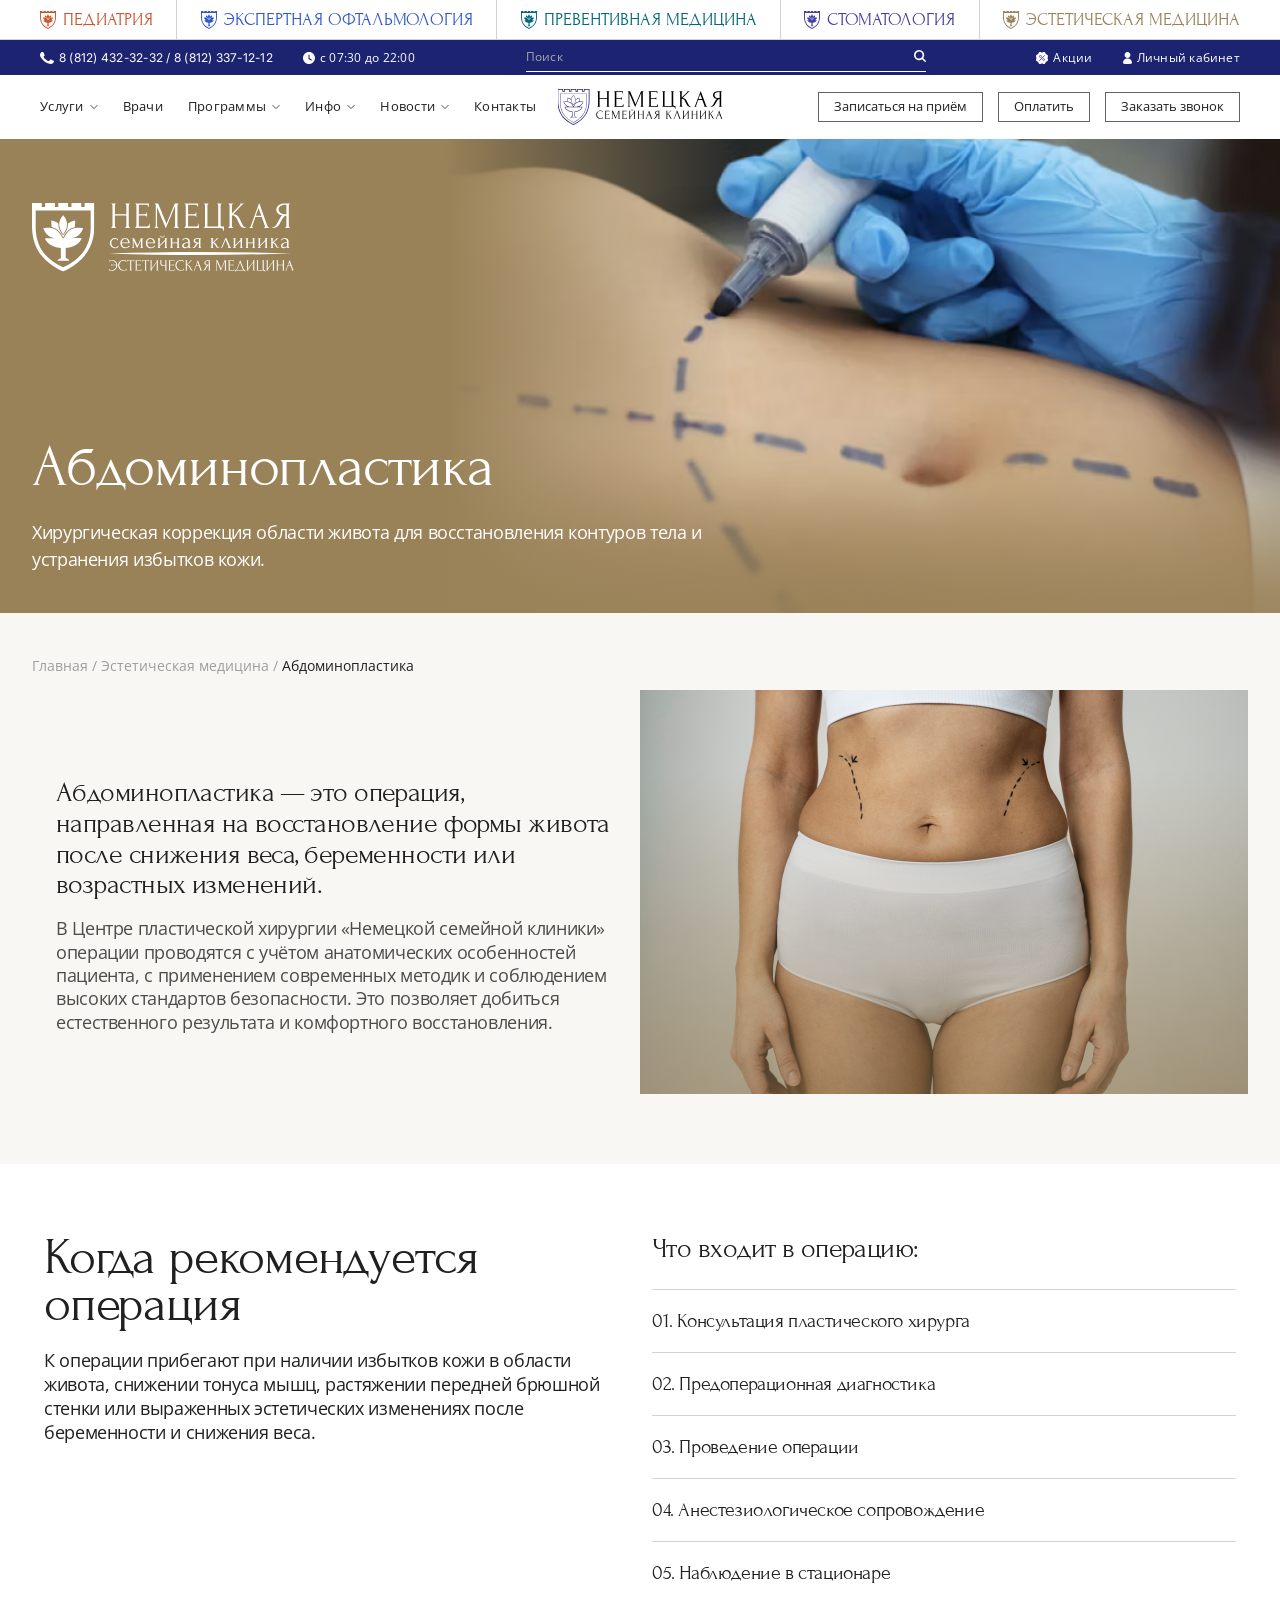
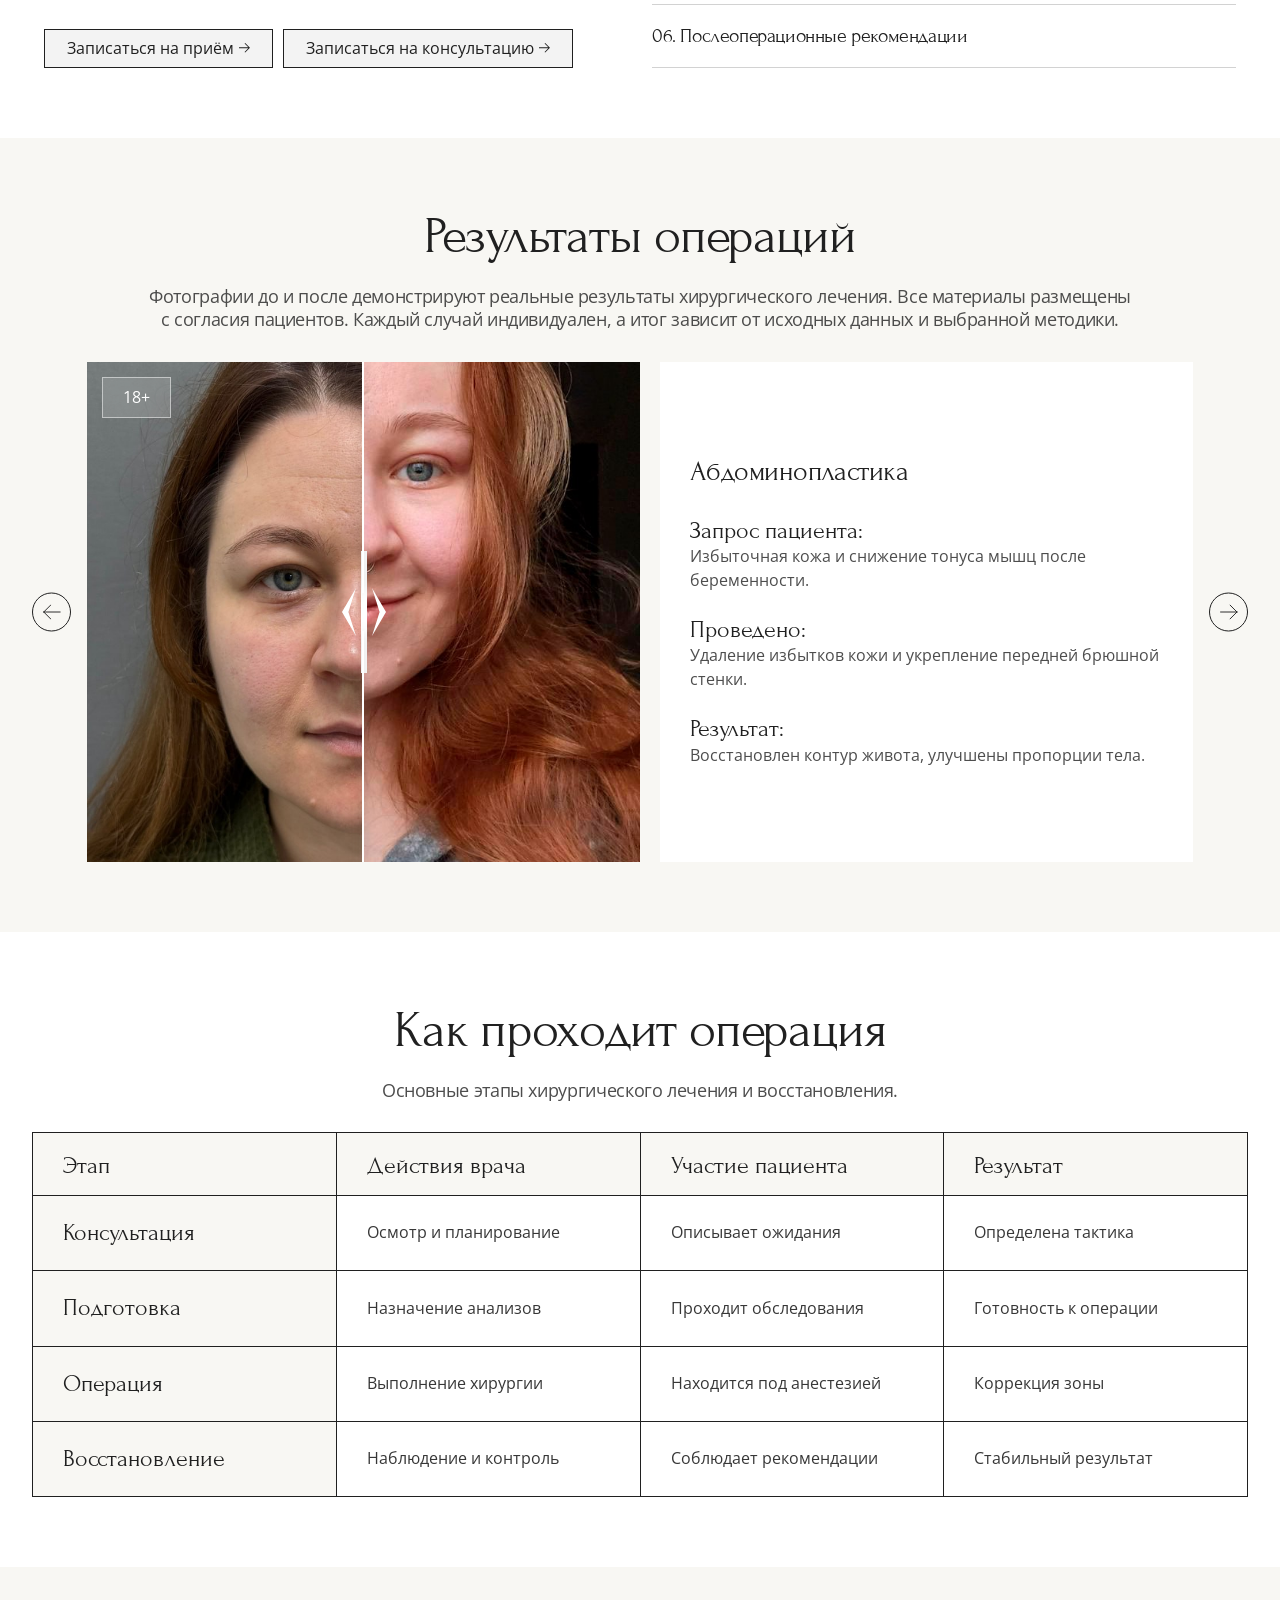
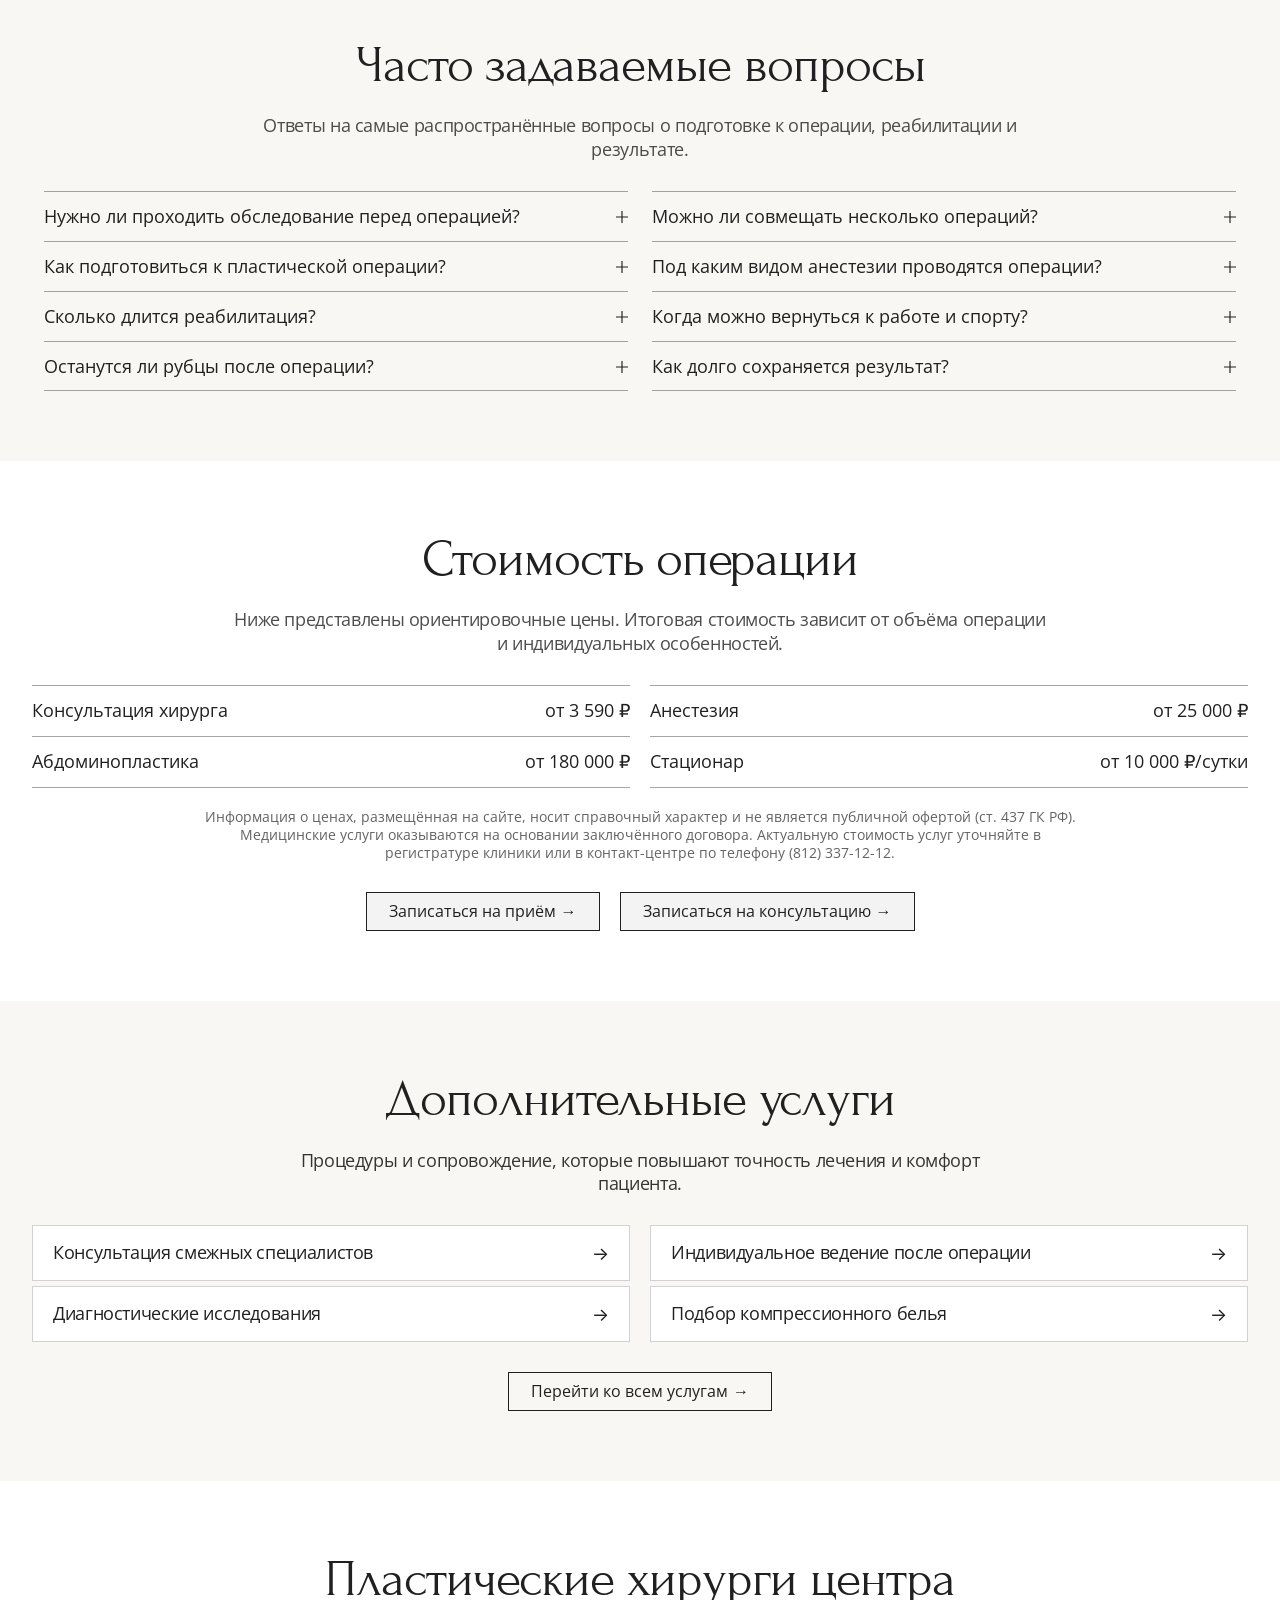
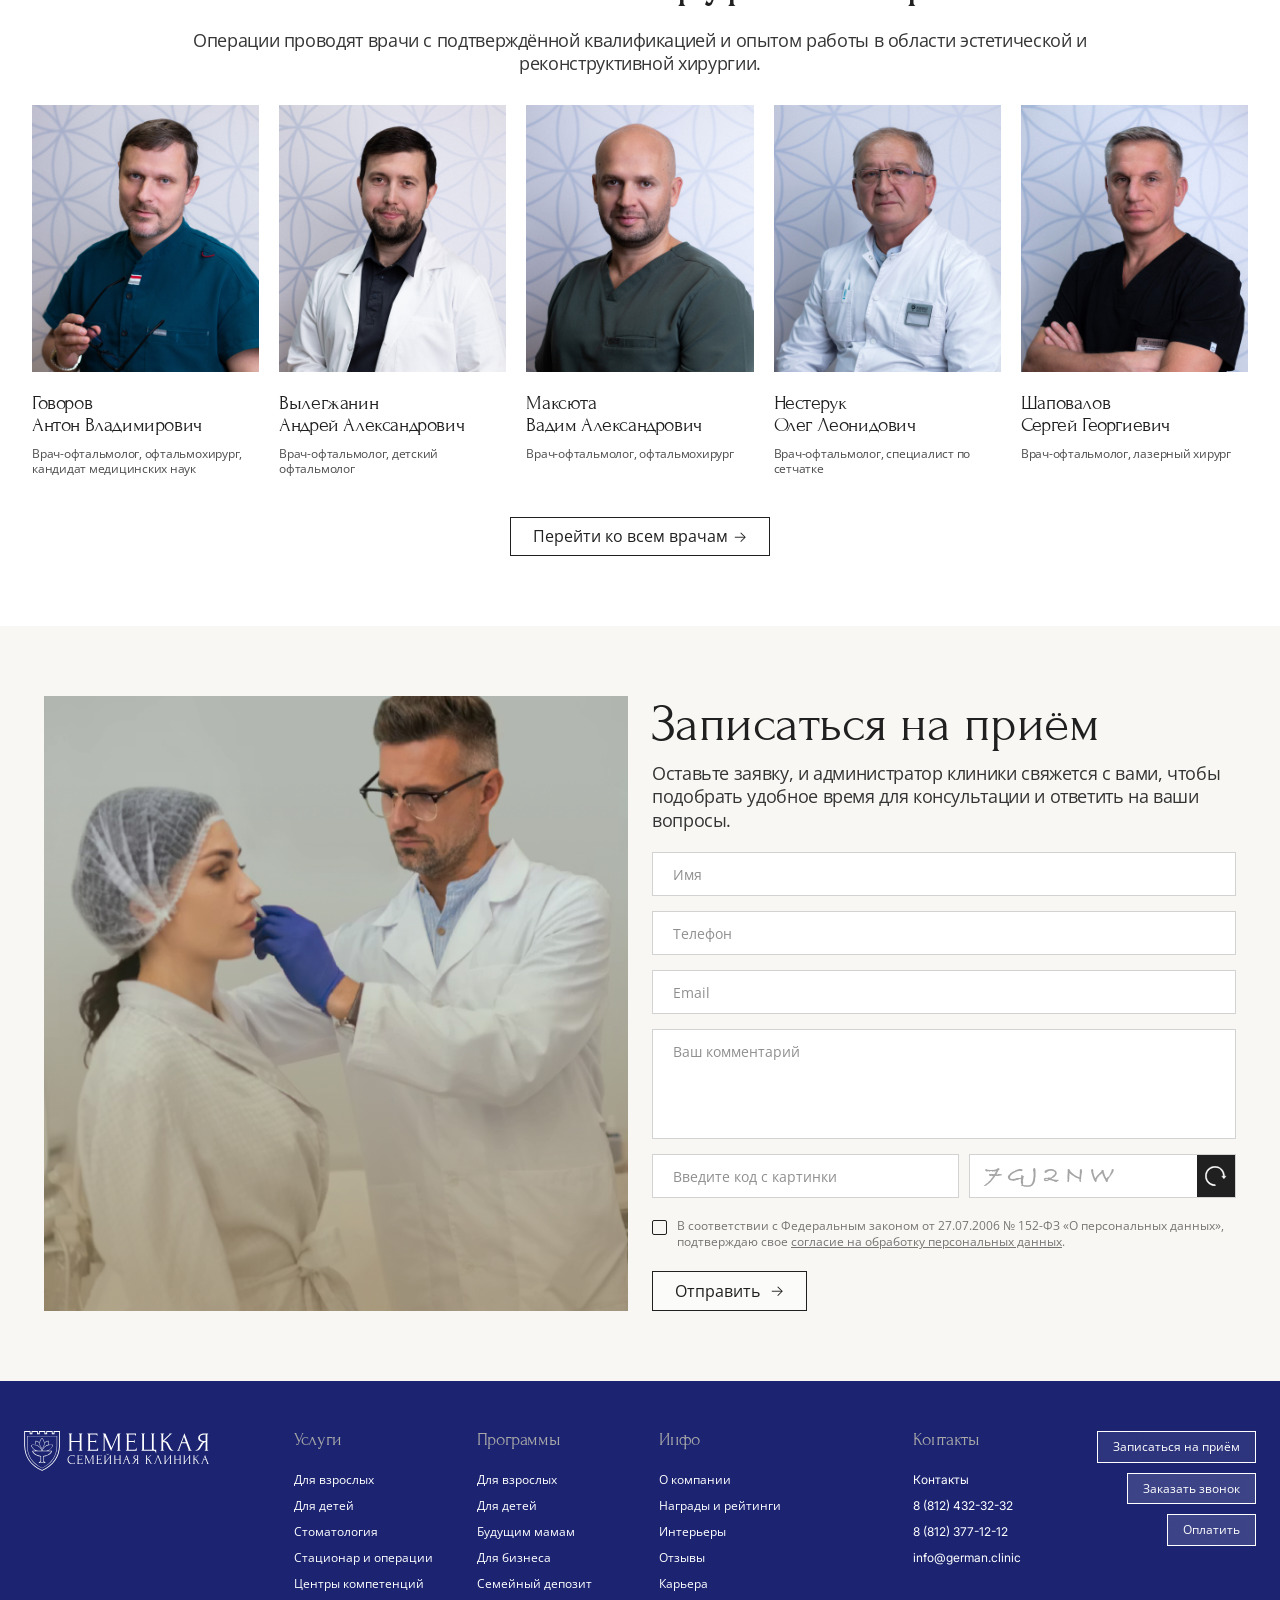
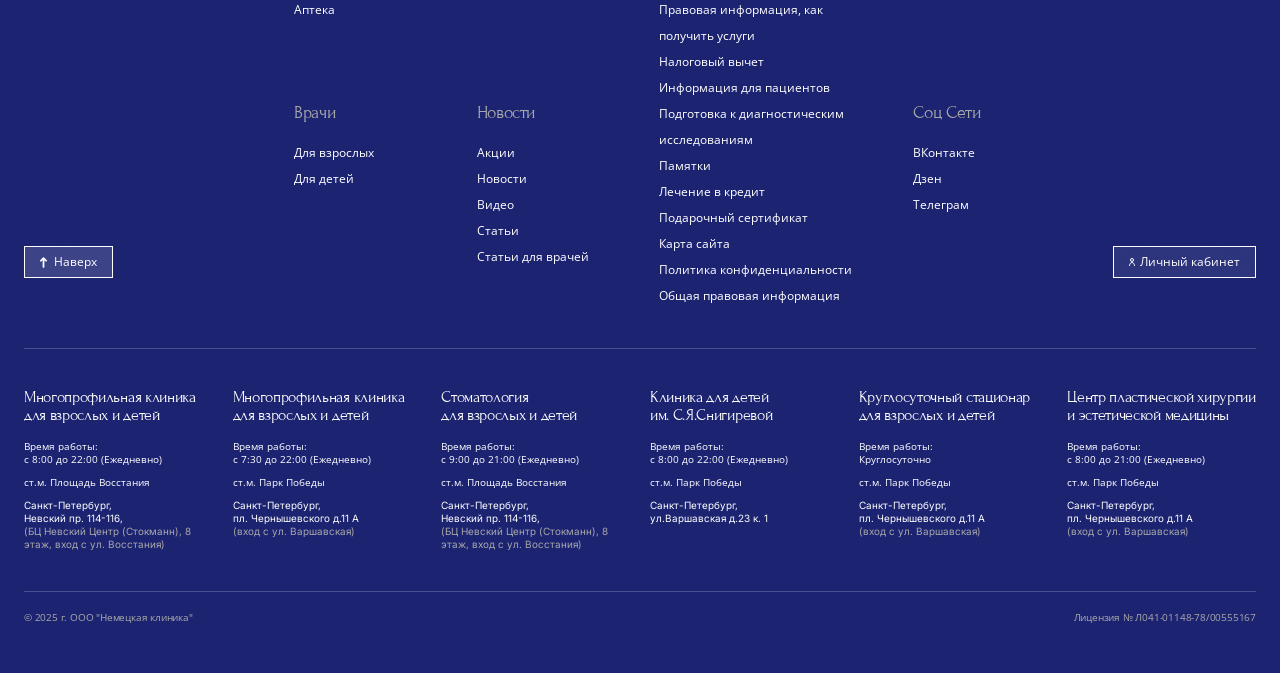
==== abdominoplasty.html @ 64a1cc17 "dep" ====
<!DOCTYPE html>
<html lang="ru">

<head>
    <meta charset="UTF-8">
    <meta name="viewport" content="width=device-width, initial-scale=1.0">
    <title>Программа «Здоровое сердце» — Немецкая семейная клиника</title>

    <!-- Local Fonts -->
    <link rel="stylesheet" href="css/fonts.css">

    <!-- Bootstrap 5 CSS -->
    <link href="https://cdn.jsdelivr.net/npm/bootstrap@5.3.2/dist/css/bootstrap.min.css" rel="stylesheet">

    <!-- Bootstrap Icons -->
    <link rel="stylesheet" href="https://cdn.jsdelivr.net/npm/bootstrap-icons@1.11.1/font/bootstrap-icons.css">

    <!-- Custom CSS -->
    <link rel="stylesheet" type="text/css" href="css_twenty/foundation.css">
    <link rel="stylesheet" type="text/css" href="css_twenty/twentytwenty.css">
    <link rel="stylesheet" href="css/abdominoplasty/style.css">
</head>

<body class="program-page">
    <!-- ============================================
         HEADER / MENU (3 уровня)
    ============================================= -->
    <header class="header" id="header">
        <!-- Mobile Header -->
        <div class="mobile-header">
            <a href="/" class="mobile-logo">
                <img src="assets/images/logo.svg" alt="Немецкая семейная клиника">
            </a>
            <div class="mobile-header-actions">
                <a href="tel:+78124323232" class="mobile-header-icon" aria-label="Позвонить">
                    <img src="assets/images/icons/icon-phone-mob.svg" alt="Телефон">
                </a>
                <a href="#" class="mobile-header-icon" aria-label="Поиск">
                    <img src="assets/images/icons/icon-search-mob.svg" alt="Поиск">
                </a>
                <a href="#" class="mobile-header-icon" aria-label="Личный кабинет">
                    <img src="assets/images/icons/icon-user-mob.svg" alt="Личный кабинет">
                </a>
                <a href="#" class="mobile-header-icon" aria-label="Настройки">
                    <img src="assets/images/icons/icon-star-mob.svg" alt="Настройки">

                </a>
                <button class="menu-toggle" type="button" aria-label="Открыть меню">
                    <span></span>
                    <span></span>
                    <span></span>
                </button>
            </div>
        </div>

        <!-- Mobile Menu -->
        <div class="mobile-menu" role="dialog" aria-modal="true" aria-label="Мобильное меню">
            <div class="mobile-menu-panel">
                <!-- Шапка меню -->
                <div class="mobile-menu-header">
                    <a href="/" class="mobile-menu-logo">
                        <img src="assets/images/logo.svg" alt="Немецкая семейная клиника">
                    </a>
                    <div class="mobile-menu-header-actions">
                        <a href="tel:+78124323232" class="mobile-menu-icon" aria-label="Позвонить">
                            <img src="assets/images/icons/icon-phone-mob.svg" alt="Телефон">
                        </a>
                        <a href="#" class="mobile-menu-icon" aria-label="Поиск">
                            <img src="assets/images/icons/icon-search-mob.svg" alt="Поиск">
                        </a>
                        <a href="#" class="mobile-menu-icon" aria-label="Личный кабинет">
                            <img src="assets/images/icons/icon-user-mob.svg" alt="Личный кабинет">
                        </a>
                        <a href="#" class="mobile-menu-icon" aria-label="Настройки">
                            <img src="assets/images/icons/icon-star-mob.svg" alt="Настройки">

                        </a>
                        <button class="mobile-menu-close" type="button" aria-label="Закрыть меню">
                            <svg width="20" height="20" viewBox="0 0 20 20" fill="none"
                                xmlns="http://www.w3.org/2000/svg">
                                <path d="M15 5L5 15M5 5L15 15" stroke="currentColor" stroke-width="1"
                                    stroke-linecap="round" />
                            </svg>
                        </button>
                    </div>
                </div>

                <!-- Навигация -->
                <nav class="mobile-menu-nav" role="navigation">
                    <!-- Услуги (аккордеон) -->
                    <div class="mobile-nav-item">
                        <button class="mobile-nav-toggle" type="button" aria-expanded="false">
                            <span>Услуги</span>
                            <svg class="mobile-nav-arrow" width="10" height="6" viewBox="0 0 10 6" fill="none"
                                xmlns="http://www.w3.org/2000/svg">
                                <path d="M1 1L5 5L9 1" stroke="currentColor" stroke-width="1.5" stroke-linecap="round"
                                    stroke-linejoin="round" />
                            </svg>
                        </button>
                        <div class="mobile-nav-submenu">
                            <a href="#">Для взрослых</a>
                            <a href="#">Для детей</a>
                            <a href="#">Стоматология</a>
                            <a href="#">Стационар и операции</a>
                            <a href="#">Центры компетенций</a>
                            <a href="#">Аптека</a>
                        </div>
                    </div>

                    <!-- Врачи (простая ссылка) -->
                    <a href="#" class="mobile-nav-link">Врачи</a>

                    <!-- Программы (аккордеон) -->
                    <div class="mobile-nav-item">
                        <button class="mobile-nav-toggle" type="button" aria-expanded="false">
                            <span>Программы</span>
                            <svg class="mobile-nav-arrow" width="10" height="6" viewBox="0 0 10 6" fill="none"
                                xmlns="http://www.w3.org/2000/svg">
                                <path d="M1 1L5 5L9 1" stroke="currentColor" stroke-width="1.5" stroke-linecap="round"
                                    stroke-linejoin="round" />
                            </svg>
                        </button>
                        <div class="mobile-nav-submenu">
                            <a href="#">Для взрослых</a>
                            <a href="#">Для детей</a>
                            <a href="#">Будущим мамам</a>
                            <a href="#">Для бизнеса</a>
                            <a href="#">Семейный депозит</a>
                        </div>
                    </div>

                    <!-- Инфо (аккордеон) -->
                    <div class="mobile-nav-item">
                        <button class="mobile-nav-toggle" type="button" aria-expanded="false">
                            <span>Инфо</span>
                            <svg class="mobile-nav-arrow" width="10" height="6" viewBox="0 0 10 6" fill="none"
                                xmlns="http://www.w3.org/2000/svg">
                                <path d="M1 1L5 5L9 1" stroke="currentColor" stroke-width="1.5" stroke-linecap="round"
                                    stroke-linejoin="round" />
                            </svg>
                        </button>
                        <div class="mobile-nav-submenu">
                            <a href="about.html">О компании</a>
                            <a href="#">Награды и рейтинги</a>
                            <a href="#">Интерьеры</a>
                            <a href="#">Отзывы</a>
                            <a href="#">Видео</a>
                            <a href="#">Карьера</a>
                            <a href="#">Правовая информация</a>
                            <a href="#">Налоговый вычет</a>
                            <a href="#">Информация для пациентов</a>
                            <a href="#">Подготовка к исследованиям</a>
                            <a href="#">Памятки</a>
                            <a href="#">Лечение в кредит</a>
                            <a href="#">Подарочный сертификат</a>
                        </div>
                    </div>

                    <!-- Новости (аккордеон) -->
                    <div class="mobile-nav-item">
                        <button class="mobile-nav-toggle" type="button" aria-expanded="false">
                            <span>Новости</span>
                            <svg class="mobile-nav-arrow" width="10" height="6" viewBox="0 0 10 6" fill="none"
                                xmlns="http://www.w3.org/2000/svg">
                                <path d="M1 1L5 5L9 1" stroke="currentColor" stroke-width="1.5" stroke-linecap="round"
                                    stroke-linejoin="round" />
                            </svg>
                        </button>
                        <div class="mobile-nav-submenu">
                            <a href="#">Новости</a>
                            <a href="#">Статьи</a>
                            <a href="#">Видео</a>
                            <a href="#">Для врачей</a>
                        </div>
                    </div>

                    <!-- Контакты (простая ссылка) -->
                    <a href="#" class="mobile-nav-link">Контакты</a>
                </nav>

                <!-- Направления -->
                <div class="mobile-menu-departments">
                    <a href="#" class="mobile-dept-link mobile-dept-pediatrics">
                        <img src="assets/images/icons/dept-pediatrics.svg" alt="" width="16" height="18">
                        <span>Педиатрия</span>
                    </a>
                    <a href="#" class="mobile-dept-link mobile-dept-ophthalmology">
                        <img src="assets/images/icons/dept-ophthalmology.svg" alt="" width="16" height="18">
                        <span>Экспертная офтальмология</span>
                    </a>
                    <a href="#" class="mobile-dept-link mobile-dept-preventive">
                        <img src="assets/images/icons/dept-preventive.svg" alt="" width="16" height="18">
                        <span>Превентивная медицина</span>
                    </a>
                    <a href="#" class="mobile-dept-link mobile-dept-dentistry">
                        <img src="assets/images/icons/dept-dentistry.svg" alt="" width="16" height="18">
                        <span>Стоматология</span>
                    </a>
                    <a href="#" class="mobile-dept-link mobile-dept-aesthetic">
                        <img src="assets/images/icons/dept-aesthetic.svg" alt="" width="16" height="18">
                        <span>Эстетическая медицина</span>
                    </a>
                </div>

                <!-- Кнопки действий -->
                <div class="mobile-menu-actions">
                    <a href="#" class="mobile-menu-btn">Записаться на приём</a>
                    <a href="#" class="mobile-menu-btn">Оплатить</a>
                    <a href="#" class="mobile-menu-btn">Заказать звонок</a>
                </div>

                <!-- Контактная информация -->
                <div class="mobile-menu-contacts">
                    <a href="tel:+78124323232" class="mobile-menu-phone">
                        <svg width="14" height="14" viewBox="0 0 14 14" fill="none" xmlns="http://www.w3.org/2000/svg">
                            <path
                                d="M12.8333 9.87V11.62C12.8339 11.7825 12.8007 11.9433 12.7357 12.0923C12.6707 12.2413 12.5751 12.3753 12.4553 12.4856C12.3355 12.596 12.1942 12.6802 12.0403 12.7326C11.8863 12.7851 11.7232 12.8045 11.5617 12.7894C9.76663 12.5939 8.04469 11.9783 6.52917 11.0015C5.11803 10.0996 3.92291 8.90449 3.02083 7.49335C2.04063 5.97092 1.42479 4.2404 1.23333 2.43835C1.21832 2.27733 1.23752 2.11484 1.28959 1.96136C1.34166 1.80789 1.42547 1.66693 1.53546 1.54728C1.64545 1.42763 1.77909 1.33201 1.92772 1.26661C2.07636 1.20122 2.2369 1.16743 2.39958 1.16765H4.14958C4.43063 1.16474 4.70299 1.26399 4.91538 1.44631C5.12776 1.62862 5.26558 1.88167 5.30333 2.16027C5.37417 2.71669 5.50802 3.26317 5.70222 3.78985C5.77972 3.99722 5.79461 4.22249 5.7451 4.43819C5.69559 4.65388 5.58366 4.85024 5.42316 5.0043L4.67444 5.75302C5.50342 7.20037 6.69963 8.39658 8.14698 9.22556L8.8957 8.47684C9.04976 8.31634 9.24612 8.20441 9.46181 8.1549C9.67751 8.10539 9.90278 8.12028 10.1101 8.19778C10.6368 8.39198 11.1833 8.52583 11.7397 8.59667C12.0222 8.63479 12.2784 8.77575 12.4611 8.99282C12.6439 9.20989 12.7405 9.48726 12.7333 9.77156L12.8333 9.87Z"
                                stroke="currentColor" stroke-width="1.2" stroke-linecap="round"
                                stroke-linejoin="round" />
                        </svg>
                        <span>8 (812) 432-32-32 / 8 (812) 337-12-12</span>
                    </a>
                    <div class="mobile-menu-time">
                        <svg width="14" height="14" viewBox="0 0 14 14" fill="none" xmlns="http://www.w3.org/2000/svg">
                            <circle cx="7" cy="7" r="6" stroke="currentColor" stroke-width="1.2" />
                            <path d="M7 3.5V7L9.5 9.5" stroke="currentColor" stroke-width="1.2"
                                stroke-linecap="round" />
                        </svg>
                        <span>с 07:30 до 22:00</span>
                    </div>
                </div>
            </div>
        </div>

        <!-- Menu Level 1 - Направления -->
        <div class="menu-level-1">
            <div class="menu-level-1-inner">
                <a href="#" class="department-link department-pediatrics">
                    <span class="dept-icon">
                        <img src="assets/images/icons/dept-pediatrics.svg" alt="" width="16" height="18">
                    </span>
                    Педиатрия
                </a>
                <div class="dept-divider"></div>
                <a href="#" class="department-link department-ophthalmology">
                    <span class="dept-icon">
                        <img src="assets/images/icons/dept-ophthalmology.svg" alt="" width="16" height="18">
                    </span>
                    Экспертная офтальмология
                </a>
                <div class="dept-divider"></div>
                <a href="#" class="department-link department-preventive">
                    <span class="dept-icon">
                        <img src="assets/images/icons/dept-preventive.svg" alt="" width="16" height="18">
                    </span>
                    Превентивная медицина
                </a>
                <div class="dept-divider"></div>
                <a href="#" class="department-link department-dentistry">
                    <span class="dept-icon">
                        <img src="assets/images/icons/dept-dentistry.svg" alt="" width="16" height="18">
                    </span>
                    Стоматология
                </a>
                <div class="dept-divider"></div>
                <a href="#" class="department-link department-aesthetic">
                    <span class="dept-icon">
                        <img src="assets/images/icons/dept-aesthetic.svg" alt="" width="16" height="18">
                    </span>
                    Эстетическая медицина
                </a>
            </div>
        </div>

        <!-- Menu Level 2 - Контакты и поиск -->
        <div class="menu-level-2">
            <div class="menu-level-2-inner">
                <div class="menu-level-2-left">
                    <a href="tel:+78124323232" class="contact-link">
                        <img src="assets/images/icons/icon-phone.svg" alt="" width="14" height="12">
                        <span>8 (812) 432-32-32 / <span>8 (812) 337-12-12</span></span>
                    </a>
                    <div class="time-info">
                        <img src="assets/images/icons/icon-clock.svg" alt="" width="12" height="12">
                        <span>c 07:30 до 22:00</span>
                    </div>
                </div>
                <div class="menu-search-box">
                    <input type="text" class="menu-search-input" placeholder="Поиск">
                    <img src="assets/images/icons/icon-search.svg" alt="" class="menu-search-icon" width="12"
                        height="12">
                </div>
                <div class="menu-level-2-right">
                    <a href="#" class="header-link">
                        <img src="assets/images/icons/icon-star.svg" alt="" width="12" height="12">
                        <span>Акции</span>
                    </a>
                    <a href="#" class="header-link">
                        <img src="assets/images/icons/icon-user.svg" alt="" width="9" height="12">
                        <span>Личный кабинет</span>
                    </a>
                </div>
            </div>
        </div>

        <!-- Menu Level 3 - Навигация -->
        <div class="menu-level-3">
            <div class="menu-level-3-inner">
                <nav class="main-nav">
                    <div class="nav-item-wrapper">
                        <a href="#" class="nav-link nav-dropdown" data-dropdown="services">
                            Услуги
                            <svg class="nav-arrow" width="8" height="4" viewBox="0 0 9 5" fill="none"
                                xmlns="http://www.w3.org/2000/svg">
                                <path d="M0.5 0.5L4.49936 4.5L8.49881 0.5" stroke="currentColor" stroke-linecap="round"
                                    stroke-linejoin="round" />
                            </svg>
                        </a>
                        <div class="nav-dropdown-menu" id="dropdown-services">
                            <a href="#">Для взрослых</a>
                            <a href="#">Для детей</a>
                            <a href="#">Стоматология</a>
                            <a href="#">Стационар и операции</a>
                        </div>
                    </div>
                    <div class="nav-item-wrapper">
                        <a href="#" class="nav-link">Врачи</a>
                    </div>
                    <div class="nav-item-wrapper">
                        <a href="#" class="nav-link nav-dropdown" data-dropdown="programs">
                            Программы
                            <svg class="nav-arrow" width="8" height="4" viewBox="0 0 9 5" fill="none"
                                xmlns="http://www.w3.org/2000/svg">
                                <path d="M0.5 0.5L4.49936 4.5L8.49881 0.5" stroke="currentColor" stroke-linecap="round"
                                    stroke-linejoin="round" />
                            </svg>
                        </a>
                        <div class="nav-dropdown-menu" id="dropdown-programs">
                            <a href="#">Для взрослых</a>
                            <a href="#">Для детей</a>
                            <a href="#">Будущим мамам</a>
                            <a href="#">Для бизнеса</a>
                            <a href="#">Семейный депозит</a>
                        </div>
                    </div>
                    <div class="nav-item-wrapper">
                        <a href="#" class="nav-link nav-dropdown" data-dropdown="info">
                            Инфо
                            <svg class="nav-arrow" width="8" height="4" viewBox="0 0 9 5" fill="none"
                                xmlns="http://www.w3.org/2000/svg">
                                <path d="M0.5 0.5L4.49936 4.5L8.49881 0.5" stroke="currentColor" stroke-linecap="round"
                                    stroke-linejoin="round" />
                            </svg>
                        </a>
                        <div class="nav-dropdown-menu nav-dropdown-menu-wide" id="dropdown-info">
                            <a href="about.html">О компании</a>
                            <a href="#">Награды и рейтинги</a>
                            <a href="#">Интерьеры</a>
                            <a href="#">Отзывы</a>
                            <a href="#">Видео</a>
                            <a href="#">Карьера</a>
                            <a href="#">Правовая информация, как получить услуги</a>
                            <a href="#">Налоговый вычет</a>
                            <a href="#">Информация для пациентов</a>
                            <a href="#">Подготовка к диагностическим исследованиям</a>
                            <a href="#">Памятки</a>
                            <a href="#">Лечение в кредит</a>
                            <a href="#">Подарочный сертификат</a>
                        </div>
                    </div>
                    <div class="nav-item-wrapper">
                        <a href="#" class="nav-link nav-dropdown" data-dropdown="news">
                            Новости
                            <svg class="nav-arrow" width="8" height="4" viewBox="0 0 9 5" fill="none"
                                xmlns="http://www.w3.org/2000/svg">
                                <path d="M0.5 0.5L4.49936 4.5L8.49881 0.5" stroke="currentColor" stroke-linecap="round"
                                    stroke-linejoin="round" />
                            </svg>
                        </a>
                        <div class="nav-dropdown-menu" id="dropdown-news">
                            <a href="#">Новости</a>
                            <a href="#">Статьи</a>
                            <a href="#">Статьи для врачей</a>
                        </div>
                    </div>
                    <div class="nav-item-wrapper">
                        <a href="#" class="nav-link">Контакты</a>
                    </div>
                </nav>

                <div class="logo">
                    <a href="/">
                        <img src="assets/images/icons/logo-header.svg" alt="Немецкая семейная клиника" class="logo-img">
                    </a>
                </div>

                <div class="header-actions">
                    <a href="#" class="btn-header d-none">Записаться на приём</a>
                    <a href="#" class="btn-header">Оплатить</a>
                    <a href="#" class="btn-header d-none">Заказать звонок</a>
                </div>
            </div>
        </div>
    </header>

    <!-- ============================================
         MAIN CONTENT
    ============================================= -->
    <main>
        <div class="mobile-breadcrumbs d-md-none">
            <div class="site-container">
                <p class="mobile-breadcrumbs__text"><span>Главная</span> / <span>Эстетическая медицина /</span>
                    <strong>Абдоминопластика</strong>
                </p>
            </div>
        </div>

        <!-- ============================================
             SECTION 1: HERO
        ============================================= -->
        <section class="program-hero position-relative overflow-hidden text-white py-0" id="hero">
            <nav class="program-breadcrumbs d-none d-md-block" aria-label="Хлебные крошки">
                <a href="/">Главная</a> / <a href>Эстетическая медицина</a> / <span
                    class="preventive-breadcrumbs__current">Абдоминопластика</span>
            </nav>
            <div class="program-hero__surface abdominoplasty-hero__surface position-absolute w-100 h-100">
                <img src="assets/images/abdominoplasty/abdominoplasty-hero.png" alt=""
                    class="program-hero__bg-img d-none d-md-block" loading="eager" decoding="async">
                <img src="assets/images/abdominoplasty/abdominoplasty-hero_mob.png" alt=""
                    class="program-hero__bg-img d-block d-md-none" loading="eager" decoding="async">
            </div>
            <div class="program-hero__body d-flex flex-column container-fluid px-4 position-relative">
                <div class="program-hero__logo">
                    <img src="assets/images/aesthetic/hero-logo-white.svg"
                        alt="Немецкая семейная клиника — Превентивная медицина" loading="eager">
                </div>
                <div class="program-hero__content mt-md-auto">
                    <h1 class="program-hero__title">Абдоминопластика</h1>
                    <p class="program-hero__subtitle">Хирургическая коррекция области живота для восстановления контуров
                        тела и устранения избытков кожи.</p>
                </div>
            </div>
        </section>

        <!-- ============================================
             SECTION 3: ABOUT - MISSION
        ============================================= -->
        <section class="about-mission py-6-custom">
            <div class="container-fluid px-4">
                <nav class="aesthetic-breadcrumbs ophthalmology-breadcrumbs d-none d-md-block"
                    aria-label="Хлебные крошки">
                    <a href="/">Главная /</a>
                    <a href="/">Эстетическая медицина /</a>
                    <span class="ophthalmology-breadcrumbs__current">Абдоминопластика</span>
                </nav>
                <div class="row align-items-center g-4 g-lg-5">
                    <div class="col-12 col-lg-6">
                        <h3>Абдоминопластика — это операция, направленная на восстановление формы живота после снижения
                            веса, беременности или возрастных изменений.</h3>
                        <div class="about-mission__text">
                            <p>В Центре пластической хирургии «Немецкой семейной клиники» операции проводятся с учётом
                                анатомических особенностей пациента, с применением современных методик и соблюдением
                                высоких стандартов безопасности. Это позволяет добиться естественного результата
                                и комфортного восстановления.</p>
                        </div>
                    </div>
                    <div class="col-12 col-lg-6 about-mission__image_p">
                        <div class="about-mission__image text-lg-end">
                            <img src="assets/images/abdominoplasty/mission-doctors.png"
                                alt="Врачи Немецкой семейной клиники" class="img-fluid">
                        </div>
                    </div>
                </div>
            </div>
        </section>

        <!-- ============================================
             SECTION 3: Когда рекомендуется операция
        ============================================= -->
        <section class="abdominoplasty-includes program-includes section-white" id="includes">
            <div class="container-fluid px-4">
                <div class="row">
                    <div class="col-lg-6 d-flex flex-column">
                        <h2 class="program-includes__title">Когда рекомендуется <br> операция</h2>
                        <p class="program-includes__description">К операции прибегают при наличии избытков кожи
                            в области живота, снижении тонуса мышц, растяжении передней брюшной стенки или выраженных
                            эстетических изменениях после беременности и снижения веса.</p>
                        <div class="row abd-feature-left_bottom">
                            <a href="#" class="abd-feature__btn">
                                <span>Записаться на приём</span>
                                <svg width="11" height="10" viewBox="0 0 11 10" fill="none"
                                    xmlns="http://www.w3.org/2000/svg">
                                    <path
                                        d="M6.18963 9.54541L5.56108 8.92218L9.26847 5.22013H-1.11759e-07V4.32524H9.26847L5.56108 0.623179L6.18963 -4.44326e-05L10.9624 4.77268L6.18963 9.54541Z"
                                        fill="#202020" />
                                </svg>
                            </a>
                            <a href="#" class="abd-feature__btn">
                                <span>Записаться на консультацию</span>
                                <svg width="11" height="10" viewBox="0 0 11 10" fill="none"
                                    xmlns="http://www.w3.org/2000/svg">
                                    <path
                                        d="M6.18963 9.54541L5.56108 8.92218L9.26847 5.22013H-1.11759e-07V4.32524H9.26847L5.56108 0.623179L6.18963 -4.44326e-05L10.9624 4.77268L6.18963 9.54541Z"
                                        fill="#202020" />
                                </svg>
                            </a>
                        </div>
                    </div>
                    <div class="col-lg-6">
                        <h3>Что входит в операцию:</h3>
                        <ol class="program-includes__list mt-0 mt-md-4">
                            <li class="program-includes__item">01. Консультация пластического хирурга</li>
                            <li class="program-includes__item">02. Предоперационная диагностика</li>
                            <li class="program-includes__item">03. Проведение операции</li>
                            <li class="program-includes__item">04. Анестезиологическое сопровождение</li>
                            <li class="program-includes__item">05. Наблюдение в стационаре</li>
                            <li class="program-includes__item">06. Послеоперационные рекомендации</li>
                        </ol>
                    </div>
                </div>
            </div>
        </section>

        <!-- ============================================
             SECTION 12: Клинические результаты
        ============================================= -->
        <section class="section-light" id="results">
            <div class="container-fluid px-4">
                <div class="section-header text-center">
                    <h2 class="section-title">Результаты операций</h2>
                    <p class="section-subtitle result-subtitle">Фотографии до и после демонстрируют реальные результаты
                        хирургического лечения. Все материалы размещены с согласия пациентов. Каждый случай
                        индивидуален, а итог зависит от исходных данных и выбранной методики.</p>
                </div>

                <div class="aesthetic-results__slider">
                    <div>
                        <div class="aesthetic-results__slide">
                            <div class="aesthetic-results_left">
                                <span class="offer-badge">18+</span>
                                <div id="comparison1" class="comparison">
                                    <img src="assets/images/aesthetic/result-before.jpg">
                                    <img src="assets/images/aesthetic/result-after.jpg">
                                </div>
                            </div>

                            <div class="aesthetic-results_right">
                                <h3>Абдоминопластика</h3>
                                <div>
                                    <p>Запрос пациента:</p>
                                    <span>Избыточная кожа и снижение тонуса мышц после беременности.</span>
                                </div>
                                <div>
                                    <p>Проведено:</p>
                                    <span>Удаление избытков кожи и укрепление передней брюшной стенки.</span>
                                </div>
                                <div>
                                    <p>Результат:</p>
                                    <span>Восстановлен контур живота, улучшены пропорции тела.</span>
                                </div>
                            </div>
                        </div>
                        <div class="aesthetic-results__slide">
                            <div class="aesthetic-results_left">
                                <span class="offer-badge">18+</span>
                                <div id="comparison1" class="comparison">
                                    <img src="assets/images/aesthetic/result-before.jpg">
                                    <img src="assets/images/aesthetic/result-after.jpg">
                                </div>
                            </div>

                            <div class="aesthetic-results_right">
                                <h3>Блефаропластика верхних век</h3>
                                <div>
                                    <p>Запрос пациента:</p>
                                    <span>Выраженные нависшие веки, ощущение тяжести взгляда.</span>
                                </div>
                                <div>
                                    <p>Проведено: </p>
                                    <span>Верхняя блефаропластика.</span>
                                </div>
                                <div>
                                    <p>Результат: </p>
                                    <span>Устранено нависание кожи, взгляд стал более открытым и естественным.</span>
                                </div>
                            </div>
                        </div>
                        <div class="aesthetic-results__slide">
                            <div class="aesthetic-results_left">
                                <span class="offer-badge">18+</span>
                                <div id="comparison1" class="comparison">
                                    <img src="assets/images/aesthetic/result-before.jpg">
                                    <img src="assets/images/aesthetic/result-after.jpg">
                                </div>
                            </div>

                            <div class="aesthetic-results_right">
                                <h3>Блефаропластика верхних век</h3>
                                <div>
                                    <p>Запрос пациента:</p>
                                    <span>Выраженные нависшие веки, ощущение тяжести взгляда.</span>
                                </div>
                                <div>
                                    <p>Проведено: </p>
                                    <span>Верхняя блефаропластика.</span>
                                </div>
                                <div>
                                    <p>Результат: </p>
                                    <span>Устранено нависание кожи, взгляд стал более открытым и естественным.</span>
                                </div>
                            </div>
                        </div>
                    </div>
                    <div class="results-arow">
                        <button class="ophthalmology-technologies__arrow aesthetic-results__arrow--left" type="button"
                            aria-label="Предыдущий слайд">
                            <svg width="19" height="16" viewBox="0 0 19 16" fill="none"
                                xmlns="http://www.w3.org/2000/svg">
                                <path d="M18.2072 8L0.707154 8M0.707154 8L8.20715 15.5M0.707154 8L8.20715 0.499999"
                                    stroke="#202020" stroke-linecap="round" />
                            </svg>
                        </button>
                        <button class="ophthalmology-technologies__arrow aesthetic-results__arrow--right" type="button"
                            aria-label="Следующий слайд">
                            <svg width="19" height="16" viewBox="0 0 19 16" fill="none"
                                xmlns="http://www.w3.org/2000/svg">
                                <path d="M0.5 8H18M18 8L10.5 0.5M18 8L10.5 15.5" stroke="#202020"
                                    stroke-linecap="round" />
                            </svg>
                        </button>
                    </div>
                </div>
            </div>
        </section>
        <!-- ============================================
             SECTION: Как проходит операция
        ============================================= -->
        <section class="process abd-process" id="process">
            <div class="container-fluid px-4">
                <h2 class="section-title">Как проходит операция</h2>
                <p class="section-subtitle">Основные этапы хирургического лечения и восстановления.</p>
                <div class="process_table-box">
                    <div class="process_table">
                        <div class="process_table-tr">
                            <p class="process_table-str">Этап</p>
                            <p class="process_table-str">Действия врача</p>
                            <p class="process_table-str">Участие пациента</p>
                            <p class="process_table-str">Результат</p>
                        </div>
                        <div class="process_table-td">
                            <p class="process_table-str">Консультация</p>
                            <p>Осмотр и планирование</p>
                            <p>Описывает ожидания</p>
                            <p>Определена тактика</p>
                        </div>
                        <div class="process_table-td">
                            <p class="process_table-str">Подготовка</p>
                            <p>Назначение анализов</p>
                            <p>Проходит обследования</p>
                            <p>Готовность к операции</p>
                        </div>
                        <div class="process_table-td">
                            <p class="process_table-str">Операция</p>
                            <p>Выполнение хирургии</p>
                            <p>Находится под анестезией</p>
                            <p>Коррекция зоны</p>
                        </div>
                        <div class="process_table-td">
                            <p class="process_table-str">Восстановление</p>
                            <p>Наблюдение и контроль</p>
                            <p>Соблюдает рекомендации</p>
                            <p>Стабильный результат</p>
                        </div>
                    </div>
                </div>
            </div>
        </section>

        <!-- ============================================
            SECTION: Часто задаваемые вопросы
        ============================================= -->
        <section class="questions section-light abd-questions" id="question">
            <div class="container-fluid px-4">
                <h2 class="section-title">Часто задаваемые вопросы</h2>
                <p class="section-subtitle">Ответы на самые распространённые вопросы о подготовке к операции,
                    реабилитации и результате.</p>
                <div class="row">
                    <div class="col-lg-6">
                        <div class="plus-type bigln">
                            <div class="plus-type_top">
                                <p>Нужно ли проходить обследование <br> перед операцией?</p>
                                <svg width="12" height="12" viewBox="0 0 12 12" fill="none"
                                    xmlns="http://www.w3.org/2000/svg">
                                    <path d="M5.42127 12V0H6.57873V12H5.42127ZM0 6.5832V5.4168H12V6.5832H0Z"
                                        fill="#202020" />
                                </svg>
                            </div>
                            <div class="plus-type_main">
                                Lorem ipsum dolor, sit amet consectetur adipisicing elit. Commodi repellendus omnis
                                praesentium ipsa aperiam repellat in debitis, corporis consequatur perspiciatis expedita
                                nesciunt labore nam sequi, enim explicabo alias vitae id.
                            </div>
                        </div>
                        <div class="plus-type bigln">
                            <div class="plus-type_top">
                                <p>Как подготовиться <br> к пластической операции?</p>
                                <svg width="12" height="12" viewBox="0 0 12 12" fill="none"
                                    xmlns="http://www.w3.org/2000/svg">
                                    <path d="M5.42127 12V0H6.57873V12H5.42127ZM0 6.5832V5.4168H12V6.5832H0Z"
                                        fill="#202020" />
                                </svg>
                            </div>
                            <div class="plus-type_main">
                                Lorem ipsum dolor, sit amet consectetur adipisicing elit. Commodi repellendus omnis
                                praesentium ipsa aperiam repellat in debitis, corporis consequatur perspiciatis expedita
                                nesciunt labore nam sequi, enim explicabo alias vitae id.
                            </div>
                        </div>
                        <div class="plus-type">
                            <div class="plus-type_top">
                                <p>Сколько длится реабилитация?</p>
                                <svg width="12" height="12" viewBox="0 0 12 12" fill="none"
                                    xmlns="http://www.w3.org/2000/svg">
                                    <path d="M5.42127 12V0H6.57873V12H5.42127ZM0 6.5832V5.4168H12V6.5832H0Z"
                                        fill="#202020" />
                                </svg>
                            </div>
                            <div class="plus-type_main">
                                Lorem ipsum dolor, sit amet consectetur adipisicing elit. Commodi repellendus omnis
                                praesentium ipsa aperiam repellat in debitis, corporis consequatur perspiciatis expedita
                                nesciunt labore nam sequi, enim explicabo alias vitae id.
                            </div>
                        </div>
                        <div class="plus-type">
                            <div class="plus-type_top">
                                <p>Останутся ли рубцы после операции?</p>
                                <svg width="12" height="12" viewBox="0 0 12 12" fill="none"
                                    xmlns="http://www.w3.org/2000/svg">
                                    <path d="M5.42127 12V0H6.57873V12H5.42127ZM0 6.5832V5.4168H12V6.5832H0Z"
                                        fill="#202020" />
                                </svg>
                            </div>
                            <div class="plus-type_main">
                                Lorem ipsum dolor, sit amet consectetur adipisicing elit. Commodi repellendus omnis
                                praesentium ipsa aperiam repellat in debitis, corporis consequatur perspiciatis expedita
                                nesciunt labore nam sequi, enim explicabo alias vitae id.
                            </div>
                        </div>
                    </div>
                    <div class="col-lg-6">
                        <div class="plus-type bigln">
                            <div class="plus-type_top">
                                <p>Можно ли совмещать несколько <br> операций?</p>
                                <svg width="12" height="12" viewBox="0 0 12 12" fill="none"
                                    xmlns="http://www.w3.org/2000/svg">
                                    <path d="M5.42127 12V0H6.57873V12H5.42127ZM0 6.5832V5.4168H12V6.5832H0Z"
                                        fill="#202020" />
                                </svg>
                            </div>
                            <div class="plus-type_main">
                                Lorem ipsum dolor, sit amet consectetur adipisicing elit. Commodi repellendus omnis
                                praesentium ipsa aperiam repellat in debitis, corporis consequatur perspiciatis expedita
                                nesciunt labore nam sequi, enim explicabo alias vitae id.
                            </div>
                        </div>
                        <div class="plus-type bigln">
                            <div class="plus-type_top">
                                <p>Под каким видом анестезии <br> проводятся операции?</p>
                                <svg width="12" height="12" viewBox="0 0 12 12" fill="none"
                                    xmlns="http://www.w3.org/2000/svg">
                                    <path d="M5.42127 12V0H6.57873V12H5.42127ZM0 6.5832V5.4168H12V6.5832H0Z"
                                        fill="#202020" />
                                </svg>
                            </div>
                            <div class="plus-type_main">
                                Lorem ipsum dolor, sit amet consectetur adipisicing elit. Commodi repellendus omnis
                                praesentium ipsa aperiam repellat in debitis, corporis consequatur perspiciatis expedita
                                nesciunt labore nam sequi, enim explicabo alias vitae id.
                            </div>
                        </div>
                        <div class="plus-type bigln">
                            <div class="plus-type_top">
                                <p>Когда можно вернуться <br> к работе и спорту?</p>
                                <svg width="12" height="12" viewBox="0 0 12 12" fill="none"
                                    xmlns="http://www.w3.org/2000/svg">
                                    <path d="M5.42127 12V0H6.57873V12H5.42127ZM0 6.5832V5.4168H12V6.5832H0Z"
                                        fill="#202020" />
                                </svg>
                            </div>
                            <div class="plus-type_main">
                                Lorem ipsum dolor, sit amet consectetur adipisicing elit. Commodi repellendus omnis
                                praesentium ipsa aperiam repellat in debitis, corporis consequatur perspiciatis expedita
                                nesciunt labore nam sequi, enim explicabo alias vitae id.
                            </div>
                        </div>
                        <div class="plus-type">
                            <div class="plus-type_top">
                                <p>Как долго сохраняется результат?</p>
                                <svg width="12" height="12" viewBox="0 0 12 12" fill="none"
                                    xmlns="http://www.w3.org/2000/svg">
                                    <path d="M5.42127 12V0H6.57873V12H5.42127ZM0 6.5832V5.4168H12V6.5832H0Z"
                                        fill="#202020" />
                                </svg>
                            </div>
                            <div class="plus-type_main">
                                Lorem ipsum dolor, sit amet consectetur adipisicing elit. Commodi repellendus omnis
                                praesentium ipsa aperiam repellat in debitis, corporis consequatur perspiciatis expedita
                                nesciunt labore nam sequi, enim explicabo alias vitae id.
                            </div>
                        </div>
                    </div>
                </div>
            </div>
        </section>

        <!-- ============================================
            SECTION: Стоимость операции
        ============================================= -->

        <section class="cost" id="cost">
            <div class="container-fluid px-4">
                <h2 class="section-title">Стоимость операции</h2>
                <p class="section-subtitle">Ниже представлены ориентировочные цены. Итоговая стоимость зависит от объёма
                    операции и индивидуальных особенностей.</p>
                <div class="cost_box">
                    <div class="cost_item">
                        <p>Консультация хирурга</p>
                        <p>от 3 590 ₽</p>
                    </div>
                    <div class="cost_item">
                        <p>Анестезия</p>
                        <p>от 25 000 ₽</p>
                    </div>
                    <div class="cost_item">
                        <p>Абдоминопластика</p>
                        <p>от 180 000 ₽</p>
                    </div>
                    <div class="cost_item">
                        <p>Стационар</p>
                        <p>от 10 000 ₽/сутки</p>
                    </div>
                </div>
                <span>Информация о ценах, размещённая на сайте, носит справочный характер и не является публичной
                    офертой (ст. 437 ГК РФ). Медицинские услуги оказываются на основании заключённого договора.
                    Актуальную стоимость услуг уточняйте в регистратуре клиники или в контакт-центре по телефону (812)
                    337-12-12.</span>
                <div class="cost-bottom">
                    <a href="#" class="abd-feature__btn">
                        <span>Записаться на приём</span>
                        <span class="ophthalmology-feature__btn-arrow">→</span>
                    </a>
                    <a href="#" class="abd-feature__btn">
                        <span>Записаться на консультацию</span>
                        <span class="ophthalmology-feature__btn-arrow">→</span>
                    </a>
                </div>
            </div>
        </section>


        <!-- ============================================
             SECTION 4b: Дополнительные услуги
        ============================================= -->
        <section class="ophthalmology-directions abd-directions section-light" id="directions">
            <div class="container-fluid px-4">
                <div class="ophthalmology-directions__header">
                    <h2 class="ophthalmology-directions__title">Дополнительные услуги</h2>
                    <p class="ophthalmology-directions__subtitle">Процедуры и сопровождение, которые повышают точность
                        лечения и комфорт пациента.</p>
                </div>
                <div class="ophthalmology-directions__grid">
                    <a href="#" class="ophthalmology-directions__item">
                        <span class="ophthalmology-directions__item-text">Консультация смежных специалистов</span>
                        <span class="ophthalmology-directions__item-arrow">→</span>
                    </a>
                    <a href="#" class="ophthalmology-directions__item">
                        <span class="ophthalmology-directions__item-text">Индивидуальное ведение после операции</span>
                        <span class="ophthalmology-directions__item-arrow">→</span>
                    </a>
                    <a href="#" class="ophthalmology-directions__item">
                        <span class="ophthalmology-directions__item-text">Диагностические исследования</span>
                        <span class="ophthalmology-directions__item-arrow">→</span>
                    </a>
                    <a href="#" class="ophthalmology-directions__item">
                        <span class="ophthalmology-directions__item-text">Подбор компрессионного белья</span>
                        <span class="ophthalmology-directions__item-arrow">→</span>
                    </a>
                </div>
                <div class="abd-dir_bottom">
                    <a href="#" class="abd-feature__btn">
                        <span>Перейти ко всем услугам</span>
                        <span class="ophthalmology-feature__btn-arrow">→</span>
                    </a>
                </div>
            </div>
        </section>
        <!-- ============================================
             SECTION: ВРАЧИ 
        ============================================= -->
        <section class="ophthalmology-doctors" id="doctors" aria-labelledby="ophthalmology-doctors-title">
            <div class="container-fluid px-4">
                <div class="ophthalmology-doctors__header">
                    <h2 class="ophthalmology-doctors__title" id="ophthalmology-doctors-title">Пластические хирурги
                        центра</h2>
                    <p class="ophthalmology-doctors__subtitle">Операции проводят врачи с подтверждённой квалификацией и
                        опытом работы в области эстетической и реконструктивной хирургии.</p>
                </div>

                <div class="ophthalmology-doctors__grid" role="list">
                    <a href="doctor.html" class="ophthalmology-doctors__card" role="listitem">
                        <div class="ophthalmology-doctors__photo">
                            <img src="assets/images/aesthetic/aesthetic_doctor-1.png"
                                alt="Фамилия Имя Отчество — врач-офтальмолог, офтальмохирург" loading="lazy"
                                decoding="async" width="256" height="300">
                        </div>
                        <h3 class="ophthalmology-doctors__name">Говоров<br>
                            Антон Владимирович</h3>
                        <p class="ophthalmology-doctors__specialty">Врач-офтальмолог, офтальмохирург, кандидат
                            медицинских наук</p>
                    </a>
                    <a href="doctor.html" class="ophthalmology-doctors__card" role="listitem">
                        <div class="ophthalmology-doctors__photo">
                            <img src="assets/images/aesthetic/aesthetic_doctor-2.png"
                                alt="Фамилия Имя Отчество — врач-офтальмолог, детский офтальмолог" loading="lazy"
                                decoding="async" width="256" height="300">
                        </div>
                        <h3 class="ophthalmology-doctors__name">Вылегжанин<br>
                            Андрей Александрович </h3>
                        <p class="ophthalmology-doctors__specialty">Врач-офтальмолог, детский офтальмолог</p>
                    </a>
                    <a href="doctor.html" class="ophthalmology-doctors__card" role="listitem">
                        <div class="ophthalmology-doctors__photo">
                            <img src="assets/images/aesthetic/aesthetic_doctor-3.png"
                                alt="Фамилия Имя Отчество — врач-офтальмолог, офтальмохирург" loading="lazy"
                                decoding="async" width="256" height="300">
                        </div>
                        <h3 class="ophthalmology-doctors__name">Максюта<br>
                            Вадим Александрович</h3>
                        <p class="ophthalmology-doctors__specialty">Врач-офтальмолог, офтальмохирург</p>
                    </a>
                    <a href="doctor.html" class="ophthalmology-doctors__card" role="listitem">
                        <div class="ophthalmology-doctors__photo">
                            <img src="assets/images/aesthetic/aesthetic_doctor-4.png"
                                alt="Фамилия Имя Отчество — врач-офтальмолог, специалист по сетчатке" loading="lazy"
                                decoding="async" width="256" height="300">
                        </div>
                        <h3 class="ophthalmology-doctors__name">Нестерук<br>Олег Леонидович </h3>
                        <p class="ophthalmology-doctors__specialty">Врач-офтальмолог, специалист по сетчатке</p>
                    </a>
                    <a href="doctor.html" class="ophthalmology-doctors__card" role="listitem">
                        <div class="ophthalmology-doctors__photo">
                            <img src="assets/images/aesthetic/aesthetic_doctor-5.png"
                                alt="Фамилия Имя Отчество — врач-офтальмолог, лазерный хирург" loading="lazy"
                                decoding="async" width="256" height="300">
                        </div>
                        <h3 class="ophthalmology-doctors__name">Шаповалов<br>Сергей Георгиевич </h3>
                        <p class="ophthalmology-doctors__specialty">Врач-офтальмолог, лазерный хирург</p>
                    </a>
                </div>

                <div class="ophthalmology-doctors__action">
                    <a href="#" class="ophthalmology-doctors__btn">
                        <span>Перейти ко всем врачам</span>
                        <span class="ophthalmology-doctors__btn-arrow" aria-hidden="true">→</span>
                    </a>
                </div>
            </div>
        </section>

        <!-- ============================================
             SECTION 6: Записаться на приём (ФОРМА)
        ============================================= -->
        <section class="bg-silver program-form section-light" id="form">
            <div class="container-fluid px-4">
                <div class="row form-row_abd">
                    <div class="col-lg-6">
                        <div class="program-form__visual">
                            <img src="assets/images/abdominoplasty/form-visual.png" alt="Консультация врача"
                                loading="lazy" decoding="async">
                            <div class="program-form__visual-overlay"></div>
                        </div>
                    </div>
                    <div class="col-lg-6">
                        <h2 class="program-form__title">Записаться на приём</h2>
                        <p class="program-form__subtitle">Оставьте заявку, и администратор клиники свяжется с вами,
                            чтобы подобрать удобное время для консультации и ответить на ваши вопросы.</p>
                        <form class="program-form__fields" action="#" method="post">
                            <input type="text" class="program-form__input" name="name" placeholder="Имя" required>
                            <input type="tel" class="program-form__input" name="phone" placeholder="Телефон" required>
                            <input type="email" class="program-form__input" name="email" placeholder="Email">
                            <textarea class="program-form__input program-form__input--textarea" name="comment"
                                placeholder="Ваш комментарий" rows="4"></textarea>
                            <div class="program-form__captcha-row">
                                <input type="text" class="program-form__input program-form__input--captcha"
                                    name="captcha" placeholder="Введите код с картинки">
                                <div class="program-form__captcha-display">
                                    <span class="program-form__captcha-code">7 G J 2 N W</span>
                                    <button type="button" class="program-form__captcha-refresh"
                                        aria-label="Обновить код"></button>
                                </div>
                            </div>
                            <label class="program-form__privacy">
                                <input type="checkbox" class="program-form__checkbox" required>
                                <span class="program-form__privacy-text">В соответствии с Федеральным законом от
                                    27.07.2006 № 152-ФЗ «О персональных данных», подтверждаю свое <a href="#">согласие
                                        на обработку персональных данных</a>.</span>
                            </label>
                            <div class="program-form__submit">
                                <button type="submit" class="program-form__btn">
                                    Отправить
                                    <span class="btn-arrow">→</span>
                                </button>
                            </div>
                        </form>
                    </div>
                </div>
            </div>
        </section>

    </main>

    <!-- ============================================
         FOOTER
    ============================================= -->
    <footer class="footer" id="footer">
        <div class="container-fluid px-4">
            <!-- Footer top: Logo left, Buttons right -->
            <div class="footer-top">
                <div class="footer-top-left">
                    <div class="footer-logo">
                        <img src="assets/images/logo-white.svg" alt="Немецкая семейная клиника">
                    </div>
                    <a href="#header" class="btn btn-footer-outline btn-back-to-top btn-back-to-top-desktop">
                        <svg width="4" height="7" viewBox="0 0 4 7" fill="none" xmlns="http://www.w3.org/2000/svg">
                            <path d="M2 1L2 6M2 1L0.5 2.5M2 1L3.5 2.5" stroke="currentColor" stroke-linecap="round"
                                stroke-linejoin="round" />
                        </svg>
                        Наверх
                    </a>
                </div>
                <div class="footer-buttons-right">
                    <a href="#" class="btn btn-footer-glass btn-appointment">Записаться на приём</a>
                    <a href="#" class="btn btn-footer-outline btn-callback">Заказать звонок</a>
                    <a href="#" class="btn btn-footer-outline btn-pay">Оплатить</a>
                    <a href="#" class="btn btn-footer-glass btn-personal-cabinet btn-personal-cabinet-desktop">
                        <svg width="6" height="8" viewBox="0 0 6 8" fill="none" xmlns="http://www.w3.org/2000/svg">
                            <circle cx="3" cy="2" r="1.5" stroke="currentColor" />
                            <path d="M0.5 7.5C0.5 5.84 1.84 4.5 3 4.5C4.16 4.5 5.5 5.84 5.5 7.5" stroke="currentColor"
                                stroke-linecap="round" />
                        </svg>
                        Личный кабинет
                    </a>
                </div>
                <div class="footer-buttons-bottom">
                    <a href="#header" class="btn btn-footer-outline btn-back-to-top-mobile">
                        <svg width="4" height="7" viewBox="0 0 4 7" fill="none" xmlns="http://www.w3.org/2000/svg">
                            <path d="M2 1L2 6M2 1L0.5 2.5M2 1L3.5 2.5" stroke="currentColor" stroke-linecap="round"
                                stroke-linejoin="round" />
                        </svg>
                        Наверх
                    </a>
                    <a href="#" class="btn btn-footer-glass btn-personal-cabinet">
                        <svg width="6" height="8" viewBox="0 0 6 8" fill="none" xmlns="http://www.w3.org/2000/svg">
                            <circle cx="3" cy="2" r="1.5" stroke="currentColor" />
                            <path d="M0.5 7.5C0.5 5.84 1.84 4.5 3 4.5C4.16 4.5 5.5 5.84 5.5 7.5" stroke="currentColor"
                                stroke-linecap="round" />
                        </svg>
                        Личный кабинет
                    </a>
                </div>
            </div>

            <!-- Footer navigation -->
            <div class="footer-nav">
                <div class="footer-nav-grid">
                    <div class="footer-nav-block footer-nav-uslugi">
                        <h6 class="footer-nav-title">Услуги</h6>
                        <ul class="footer-nav-list">
                            <li><a href="#">Для взрослых</a></li>
                            <li><a href="#">Для детей</a></li>
                            <li><a href="#">Стоматология</a></li>
                            <li><a href="#">Стационар и операции</a></li>
                            <li><a href="#">Центры компетенций</a></li>
                            <li><a href="#">Аптека</a></li>
                        </ul>
                    </div>
                    <div class="footer-nav-block footer-nav-programmy">
                        <h6 class="footer-nav-title">Программы</h6>
                        <ul class="footer-nav-list">
                            <li><a href="#">Для взрослых</a></li>
                            <li><a href="#">Для детей</a></li>
                            <li><a href="#">Будущим мамам</a></li>
                            <li><a href="#">Для бизнеса</a></li>
                            <li><a href="#">Семейный депозит</a></li>
                        </ul>
                    </div>
                    <div class="footer-nav-block footer-nav-vrachi">
                        <h6 class="footer-nav-title">Врачи</h6>
                        <ul class="footer-nav-list">
                            <li><a href="#">Для взрослых</a></li>
                            <li><a href="#">Для детей</a></li>
                        </ul>
                    </div>
                    <div class="footer-nav-block footer-nav-info">
                        <h6 class="footer-nav-title">Инфо</h6>
                        <ul class="footer-nav-list">
                            <li><a href="about.html">О компании</a></li>
                            <li><a href="#">Награды и рейтинги</a></li>
                            <li><a href="#">Интерьеры</a></li>
                            <li><a href="#">Отзывы</a></li>
                            <li><a href="#">Карьера</a></li>
                            <li><a href="#">Правовая информация, как получить услуги</a></li>
                            <li><a href="#">Налоговый вычет</a></li>
                            <li><a href="#">Информация для пациентов</a></li>
                            <li><a href="#">Подготовка к диагностическим исследованиям</a></li>
                            <li><a href="#">Памятки</a></li>
                            <li><a href="#">Лечение в кредит</a></li>
                            <li><a href="#">Подарочный сертификат</a></li>
                            <li><a href="#">Карта сайта</a></li>
                            <li><a href="#">Политика конфиденциальности</a></li>
                            <li><a href="#">Общая правовая информация</a></li>
                        </ul>
                    </div>
                    <div class="footer-nav-block footer-nav-novosti">
                        <h6 class="footer-nav-title">Новости</h6>
                        <ul class="footer-nav-list">
                            <li><a href="#">Акции</a></li>
                            <li><a href="#">Новости</a></li>
                            <li><a href="#">Видео</a></li>
                            <li><a href="#">Статьи</a></li>
                            <li><a href="#">Статьи для врачей</a></li>
                        </ul>
                    </div>
                    <div class="footer-nav-block footer-nav-kontakty">
                        <h6 class="footer-nav-title">Контакты</h6>
                        <ul class="footer-nav-list footer-contacts">
                            <li><a href="#">Контакты</a></li>
                            <li><a href="tel:+78124323232">8 (812) 432-32-32</a></li>
                            <li><a href="tel:+78123771212">8 (812) 377-12-12</a></li>
                            <li><a href="mailto:info@german.clinic">info@german.clinic</a></li>
                        </ul>
                    </div>
                    <div class="footer-nav-block footer-nav-social">
                        <h6 class="footer-nav-title">Соц сети</h6>
                        <ul class="footer-nav-list">
                            <li><a href="#">ВКонтакте</a></li>
                            <li><a href="#">Дзен</a></li>
                            <li><a href="#">Телеграм</a></li>
                        </ul>
                    </div>
                </div>
            </div>

            <div class="footer-divider"></div>

            <!-- Footer locations -->
            <div class="footer-locations">
                <div class="footer-locations-grid">
                    <div class="footer-location">
                        <h6 class="location-title">Многопрофильная клиника <br class="d-block d-sm-none">для взрослых и
                            детей</h6>
                        <span class="location-hours">Время работы:<br>с 8:00 до 22:00 (Ежедневно)</span>
                        <span class="location-metro metro-red">ст.м. Площадь Восстания</span>
                        <p class="location-address">Санкт-Петербург,<br>Невский пр. 114-116,<br><span
                                class="text-muted-footer">(БЦ Невский Центр (Стокманн), 8 этаж, вход с ул.
                                Восстания)</span></p>
                    </div>
                    <div class="footer-location">
                        <h6 class="location-title">Многопрофильная клиника <br class="d-block d-sm-none">для взрослых и
                            детей</h6>
                        <span class="location-hours">Время работы:<br>с 7:30 до 22:00 (Ежедневно)</span>
                        <span class="location-metro metro-blue">ст.м. Парк Победы</span>
                        <p class="location-address">Санкт-Петербург,<br>пл. Чернышевского д.11 А<br><span
                                class="text-muted-footer">(вход с ул. Варшавская)</span></p>
                    </div>
                    <div class="footer-location">
                        <h6 class="location-title">Стоматология<br>для взрослых и детей</h6>
                        <span class="location-hours">Время работы:<br>с 9:00 до 21:00 (Ежедневно)</span>
                        <span class="location-metro metro-red">ст.м. Площадь Восстания</span>
                        <p class="location-address">Санкт-Петербург,<br>Невский пр. 114-116,<br><span
                                class="text-muted-footer">(БЦ Невский Центр (Стокманн), 8 этаж, вход с ул.
                                Восстания)</span></p>
                    </div>
                    <div class="footer-location">
                        <h6 class="location-title">Клиника для детей<br>им. С.Я.Снигиревой</h6>
                        <span class="location-hours">Время работы:<br>с 8:00 до 22:00 (Ежедневно)</span>
                        <span class="location-metro metro-blue">ст.м. Парк Победы</span>
                        <p class="location-address">Санкт-Петербург,<br>ул.Варшавская д.23 к. 1</p>
                    </div>
                    <div class="footer-location">
                        <h6 class="location-title">Круглосуточный <br class="d-block d-sm-none"> стационар для взрослых
                            <br class="d-block d-sm-none">и детей
                        </h6>
                        <span class="location-hours">Время работы:<br>Круглосуточно</span>
                        <span class="location-metro metro-blue">ст.м. Парк Победы</span>
                        <p class="location-address">Санкт-Петербург,<br>пл. Чернышевского д.11 А<br><span
                                class="text-muted-footer">(вход с ул. Варшавская)</span></p>
                    </div>
                    <div class="footer-location">
                        <h6 class="location-title">Центр пластической <br class="d-block d-sm-none">хирургии и
                            эстетической <br class="d-block d-sm-none">медицины</h6>
                        <span class="location-hours">Время работы:<br>с 8:00 до 21:00 (Ежедневно)</span>
                        <span class="location-metro metro-blue">ст.м. Парк Победы</span>
                        <p class="location-address">Санкт-Петербург,<br>пл. Чернышевского д.11 А<br><span
                                class="text-muted-footer">(вход с ул. Варшавская)</span></p>
                    </div>
                </div>
            </div>

            <!-- Footer bottom -->
            <div class="footer-bottom">
                <div class="footer-divider"></div>
                <div class="d-flex justify-content-between align-items-center">
                    <span class="footer-copyright">© 2025 г. ООО "Немецкая клиника"</span>
                    <span class="footer-license">Лицензия № Л041-01148-78/00555167</span>
                </div>
            </div>
        </div>
    </footer>

    <!-- Bootstrap 5 JS -->
    <script src="https://cdn.jsdelivr.net/npm/bootstrap@5.3.2/dist/js/bootstrap.bundle.min.js"></script>
    <script src="https://ajax.googleapis.com/ajax/libs/jquery/2.2.4/jquery.min.js"></script>
    <script src="js_twenty/jquery.event.move.js"></script>
    <script src="js_twenty/jquery.twentytwenty.js"></script>
    <!-- Custom JS -->
    <script src="js/main.js"></script>
    <script src="js/aesthetic.js"></script>
</body>

</html>
---- css/fonts.css ----
/* ============================================
   LOCAL FONTS — Forum, Open Sans, Inter, Bradley Hand
   ============================================ */

/* --- Forum --- */
@font-face {
    font-family: 'Forum';
    src: url('../assets/fonts/Forum-Regular.ttf') format('truetype');
    font-weight: 400;
    font-style: normal;
    font-display: swap;
}

/* --- Open Sans --- */
@font-face {
    font-family: 'Open Sans';
    src: url('../assets/fonts/OpenSans-Light.ttf') format('truetype');
    font-weight: 300;
    font-style: normal;
    font-display: swap;
}

@font-face {
    font-family: 'Open Sans';
    src: url('../assets/fonts/OpenSans-Regular.ttf') format('truetype');
    font-weight: 400;
    font-style: normal;
    font-display: swap;
}

@font-face {
    font-family: 'Open Sans';
    src: url('../assets/fonts/OpenSans-Medium.ttf') format('truetype');
    font-weight: 500;
    font-style: normal;
    font-display: swap;
}

@font-face {
    font-family: 'Open Sans';
    src: url('../assets/fonts/OpenSans-SemiBold.ttf') format('truetype');
    font-weight: 600;
    font-style: normal;
    font-display: swap;
}

/* --- Inter --- */
@font-face {
    font-family: 'Inter';
    src: url('../assets/fonts/Inter_18pt-Light.ttf') format('truetype');
    font-weight: 300;
    font-style: normal;
    font-display: swap;
}

@font-face {
    font-family: 'Inter';
    src: url('../assets/fonts/Inter_18pt-Regular.ttf') format('truetype');
    font-weight: 400;
    font-style: normal;
    font-display: swap;
}

@font-face {
    font-family: 'Inter';
    src: url('../assets/fonts/Inter_18pt-Medium.ttf') format('truetype');
    font-weight: 500;
    font-style: normal;
    font-display: swap;
}

/* --- Bradley Hand --- */
@font-face {
    font-family: 'Bradley Hand';
    src: url('../assets/fonts/BradleyHandITCTT-Bold.ttf') format('truetype');
    font-weight: 700;
    font-style: normal;
    font-display: swap;
}

@font-face {
    font-family: 'Bradleys Pen';
    src: url('../assets/fonts/Bradleys Pen.ttf') format('truetype');
    font-weight: 400;
    font-style: normal;
    font-display: swap;
}
---- css_twenty/twentytwenty.css ----
.twentytwenty-horizontal .twentytwenty-handle:before, .twentytwenty-horizontal .twentytwenty-handle:after, .twentytwenty-vertical .twentytwenty-handle:before, .twentytwenty-vertical .twentytwenty-handle:after {
  content: " ";
  display: block;
  background: white;
  position: absolute;
  z-index: 30;
  -webkit-box-shadow: 0px 0px 12px rgba(51, 51, 51, 0.5);
  -moz-box-shadow: 0px 0px 12px rgba(51, 51, 51, 0.5);
  box-shadow: 0px 0px 12px rgba(51, 51, 51, 0.5); }

.twentytwenty-horizontal .twentytwenty-handle:before, .twentytwenty-horizontal .twentytwenty-handle:after {
  width: 3px;
  height: 9999px;
  left: 50%;
  margin-left: -1.5px; }

.twentytwenty-vertical .twentytwenty-handle:before, .twentytwenty-vertical .twentytwenty-handle:after {
  width: 9999px;
  height: 3px;
  top: 50%;
  margin-top: -1.5px; }

.twentytwenty-before-label, .twentytwenty-after-label, .twentytwenty-overlay {
  position: absolute;
  top: 0;
  width: 100%;
  height: 100%; }

.twentytwenty-before-label, .twentytwenty-after-label, .twentytwenty-overlay {
  -webkit-transition-duration: 0.5s;
  -moz-transition-duration: 0.5s;
  transition-duration: 0.5s; }

.twentytwenty-before-label, .twentytwenty-after-label {
  -webkit-transition-property: opacity;
  -moz-transition-property: opacity;
  transition-property: opacity; }

.twentytwenty-before-label:before, .twentytwenty-after-label:before {
  color: white;
  font-size: 13px;
  letter-spacing: 0.1em; }

.twentytwenty-before-label:before, .twentytwenty-after-label:before {
  position: absolute;
  background: rgba(255, 255, 255, 0.2);
  line-height: 38px;
  padding: 0 20px;
  -webkit-border-radius: 2px;
  -moz-border-radius: 2px;
  border-radius: 2px; }

.twentytwenty-horizontal .twentytwenty-before-label:before, .twentytwenty-horizontal .twentytwenty-after-label:before {
  top: 50%;
  margin-top: -19px; }

.twentytwenty-vertical .twentytwenty-before-label:before, .twentytwenty-vertical .twentytwenty-after-label:before {
  left: 50%;
  margin-left: -45px;
  text-align: center;
  width: 90px; }

.twentytwenty-left-arrow, .twentytwenty-right-arrow, .twentytwenty-up-arrow, .twentytwenty-down-arrow {
  width: 0;
  height: 0;
  border: 6px inset transparent;
  position: absolute; }

.twentytwenty-left-arrow, .twentytwenty-right-arrow {
  top: 50%;
  margin-top: -6px; }

.twentytwenty-up-arrow, .twentytwenty-down-arrow {
  left: 50%;
  margin-left: -6px; }

.twentytwenty-container {
  -webkit-box-sizing: content-box;
  -moz-box-sizing: content-box;
  box-sizing: content-box;
  z-index: 0;
  overflow: hidden;
  position: relative;
  -webkit-user-select: none;
  -moz-user-select: none;
  -ms-user-select: none; }
  .twentytwenty-container img {
    max-width: 100%;
    position: absolute;
    top: 0;
    display: block; }
  .twentytwenty-container.active .twentytwenty-overlay, .twentytwenty-container.active :hover.twentytwenty-overlay {
    background: rgba(0, 0, 0, 0); }
    .twentytwenty-container.active .twentytwenty-overlay .twentytwenty-before-label,
    .twentytwenty-container.active .twentytwenty-overlay .twentytwenty-after-label, .twentytwenty-container.active :hover.twentytwenty-overlay .twentytwenty-before-label,
    .twentytwenty-container.active :hover.twentytwenty-overlay .twentytwenty-after-label {
      opacity: 0; }
  .twentytwenty-container * {
    -webkit-box-sizing: content-box;
    -moz-box-sizing: content-box;
    box-sizing: content-box; }

.twentytwenty-before-label {
  opacity: 0; }
  .twentytwenty-before-label:before {
    content: attr(data-content); }

.twentytwenty-after-label {
  opacity: 0; }
  .twentytwenty-after-label:before {
    content: attr(data-content); }

.twentytwenty-horizontal .twentytwenty-before-label:before {
  left: 10px; }

.twentytwenty-horizontal .twentytwenty-after-label:before {
  right: 10px; }

.twentytwenty-vertical .twentytwenty-before-label:before {
  top: 10px; }

.twentytwenty-vertical .twentytwenty-after-label:before {
  bottom: 10px; }

.twentytwenty-overlay {
  -webkit-transition-property: background;
  -moz-transition-property: background;
  transition-property: background;
  background: rgba(0, 0, 0, 0);
  z-index: 25; }
  .twentytwenty-overlay:hover {
    background: rgba(0, 0, 0, 0.5); }
    .twentytwenty-overlay:hover .twentytwenty-after-label {
      opacity: 1; }
    .twentytwenty-overlay:hover .twentytwenty-before-label {
      opacity: 1; }

.twentytwenty-before {
  z-index: 20; }

.twentytwenty-after {
  z-index: 10; }

.twentytwenty-handle {
  height: 38px;
  width: 38px;
  position: absolute;
  left: 50%;
  top: 50%;
  margin-left: -22px;
  margin-top: -22px;
  border: 3px solid white;
  -webkit-border-radius: 1000px;
  -moz-border-radius: 1000px;
  border-radius: 1000px;
  -webkit-box-shadow: 0px 0px 12px rgba(51, 51, 51, 0.5);
  -moz-box-shadow: 0px 0px 12px rgba(51, 51, 51, 0.5);
  box-shadow: 0px 0px 12px rgba(51, 51, 51, 0.5);
  z-index: 40;
  cursor: pointer; }

.twentytwenty-horizontal .twentytwenty-handle:before {
  bottom: 50%;
  margin-bottom: 22px;
  -webkit-box-shadow: 0 3px 0 white, 0px 0px 12px rgba(51, 51, 51, 0.5);
  -moz-box-shadow: 0 3px 0 white, 0px 0px 12px rgba(51, 51, 51, 0.5);
  box-shadow: 0 3px 0 white, 0px 0px 12px rgba(51, 51, 51, 0.5); }
.twentytwenty-horizontal .twentytwenty-handle:after {
  top: 50%;
  margin-top: 22px;
  -webkit-box-shadow: 0 -3px 0 white, 0px 0px 12px rgba(51, 51, 51, 0.5);
  -moz-box-shadow: 0 -3px 0 white, 0px 0px 12px rgba(51, 51, 51, 0.5);
  box-shadow: 0 -3px 0 white, 0px 0px 12px rgba(51, 51, 51, 0.5); }

.twentytwenty-vertical .twentytwenty-handle:before {
  left: 50%;
  margin-left: 22px;
  -webkit-box-shadow: 3px 0 0 white, 0px 0px 12px rgba(51, 51, 51, 0.5);
  -moz-box-shadow: 3px 0 0 white, 0px 0px 12px rgba(51, 51, 51, 0.5);
  box-shadow: 3px 0 0 white, 0px 0px 12px rgba(51, 51, 51, 0.5); }
.twentytwenty-vertical .twentytwenty-handle:after {
  right: 50%;
  margin-right: 22px;
  -webkit-box-shadow: -3px 0 0 white, 0px 0px 12px rgba(51, 51, 51, 0.5);
  -moz-box-shadow: -3px 0 0 white, 0px 0px 12px rgba(51, 51, 51, 0.5);
  box-shadow: -3px 0 0 white, 0px 0px 12px rgba(51, 51, 51, 0.5); }

.twentytwenty-left-arrow {
  border-right: 6px solid white;
  left: 50%;
  margin-left: -17px; }

.twentytwenty-right-arrow {
  border-left: 6px solid white;
  right: 50%;
  margin-right: -17px; }

.twentytwenty-up-arrow {
  border-bottom: 6px solid white;
  top: 50%;
  margin-top: -17px; }

.twentytwenty-down-arrow {
  border-top: 6px solid white;
  bottom: 50%;
  margin-bottom: -17px; }
---- css/abdominoplasty/style.css ----
@import url('../style.css');

@import url('../about/section-mission.css');
@import url(../ophthalmology/section-technologies.css);
@import url('../aesthetic/section-results.css');
@import url('../program/section-form.css');
@import url(../ophthalmology/section-doctors.css);

@import url('section-hero.css');
@import url('section-includes.css');
@import url('section-process.css');
@import url('section-questions.css');
@import url('section-directions.css');
@import url('section-cost.css');

:root {
    --section-padding: 70px 0;
}

.bg-silver {
    background: #F8F7F3;
}

.section-white {
    background: #fff;
}

.abd-feature__btn {
    width: fit-content;
    display: inline-flex;
    align-items: center;
    gap: 5px;
    height: 39px;
    padding: 0 22px;
    font-family: var(--font-body);
    font-size: 16px;
    font-weight: 400;
    line-height: 1.3;
    color: var(--color-text);
    background: rgba(32, 32, 32, 0.05);
    border: 1px solid var(--color-text);
    text-decoration: none;
    transition: background 0.25s ease, color 0.25s ease;
}

.abd-feature__btn:hover {
    background: rgba(32, 32, 32, 0.12);
    color: var(--color-text);
}

.aesthetic-breadcrumbs a {
    color: #9D9D9D;
    font-size: 14px;
}

.aesthetic-breadcrumbs span {
    font-size: 14px;
}

.about-mission {
    padding: 40px 0 70px 0;
}

.program-includes__description {
    min-height: 97px;
}

.abdominoplasty-includes .abd-feature-left_bottom {
    margin: unset;
    margin-top: 83px;
    width: 100%;
}

.abdominoplasty-includes .abd-feature__btn:first-of-type {
    margin-left: -10px;
}

.about-mission__image img {
    width: 670px;
    height: 404px;
    /* max-width: 100%; */
    max-height: 100%;
}

.about-mission__image_p {
    padding: 0;
}

.result-subtitle {
    max-width: 1021px;
}

.about-mission__image_p {
    margin-top: 20px;
}

.aesthetic-breadcrumbs {
    height: 17px;
}

.program-form__subtitle {
    max-width: 100%;
}

.program-form__visual-overlay {
    background: linear-gradient(179.72deg, rgba(153, 129, 88, 0) 30.94%, rgba(153, 129, 88, 0.4) 96.32%);
}

@media screen and (min-width:991px) {
    .form-row_abd {
        align-items: stretch;
    }

    .form-row_abd .program-form__visual {
        height: 100%;
    }
}

@media screen and (max-width:1182px) {
    .abdominoplasty-includes .abd-feature-left_bottom {
        margin-top: 35px;
    }
}


@media screen and (max-width:991px) {
    .program-includes__description {
        min-height: fit-content;
    }

    .about-mission {
        padding: 50px 0;
    }

    .abd-feature__btn,
    .program-doctors__action .btn {
        font-size: 12px;
        height: 32px;
    }

    .abdominoplasty-includes .abd-feature__btn:first-of-type {
        margin-left: unset;
    }

    .abdominoplasty-includes .abd-feature-left_bottom {
        bottom: 50px;
        height: 84px;
    }

    .abdominoplasty-includes .abd-feature__btn {
        padding: 8px 20px;
        height: 32px;
        font-size: 12px;
    }

    .program-form>div>div>div {
        padding: 0;
    }

    .about-mission .col-lg-6 {
        padding: 0;
    }

    .about-mission .col-lg-6:first-of-type {
        margin-top: 0;
    }

    .abdominoplasty-includes .abd-feature-left_bottom {
        max-width: fit-content;
    }

    .about-mission__image img {
        min-width: unset;
        width: 100%;
        min-height: 290px;
        height: auto;
    }

    /* .program-doctors .col {
        padding-left: 0;
        padding-right: 5px;
    }
    .program-doctors .col:nth-child(2n) {
        padding-left: 5px;
        padding-right: 0px;
    } */
}

@media screen and (max-width:768px) {
    :root {
        --section-padding: 50px 0;
    }
}
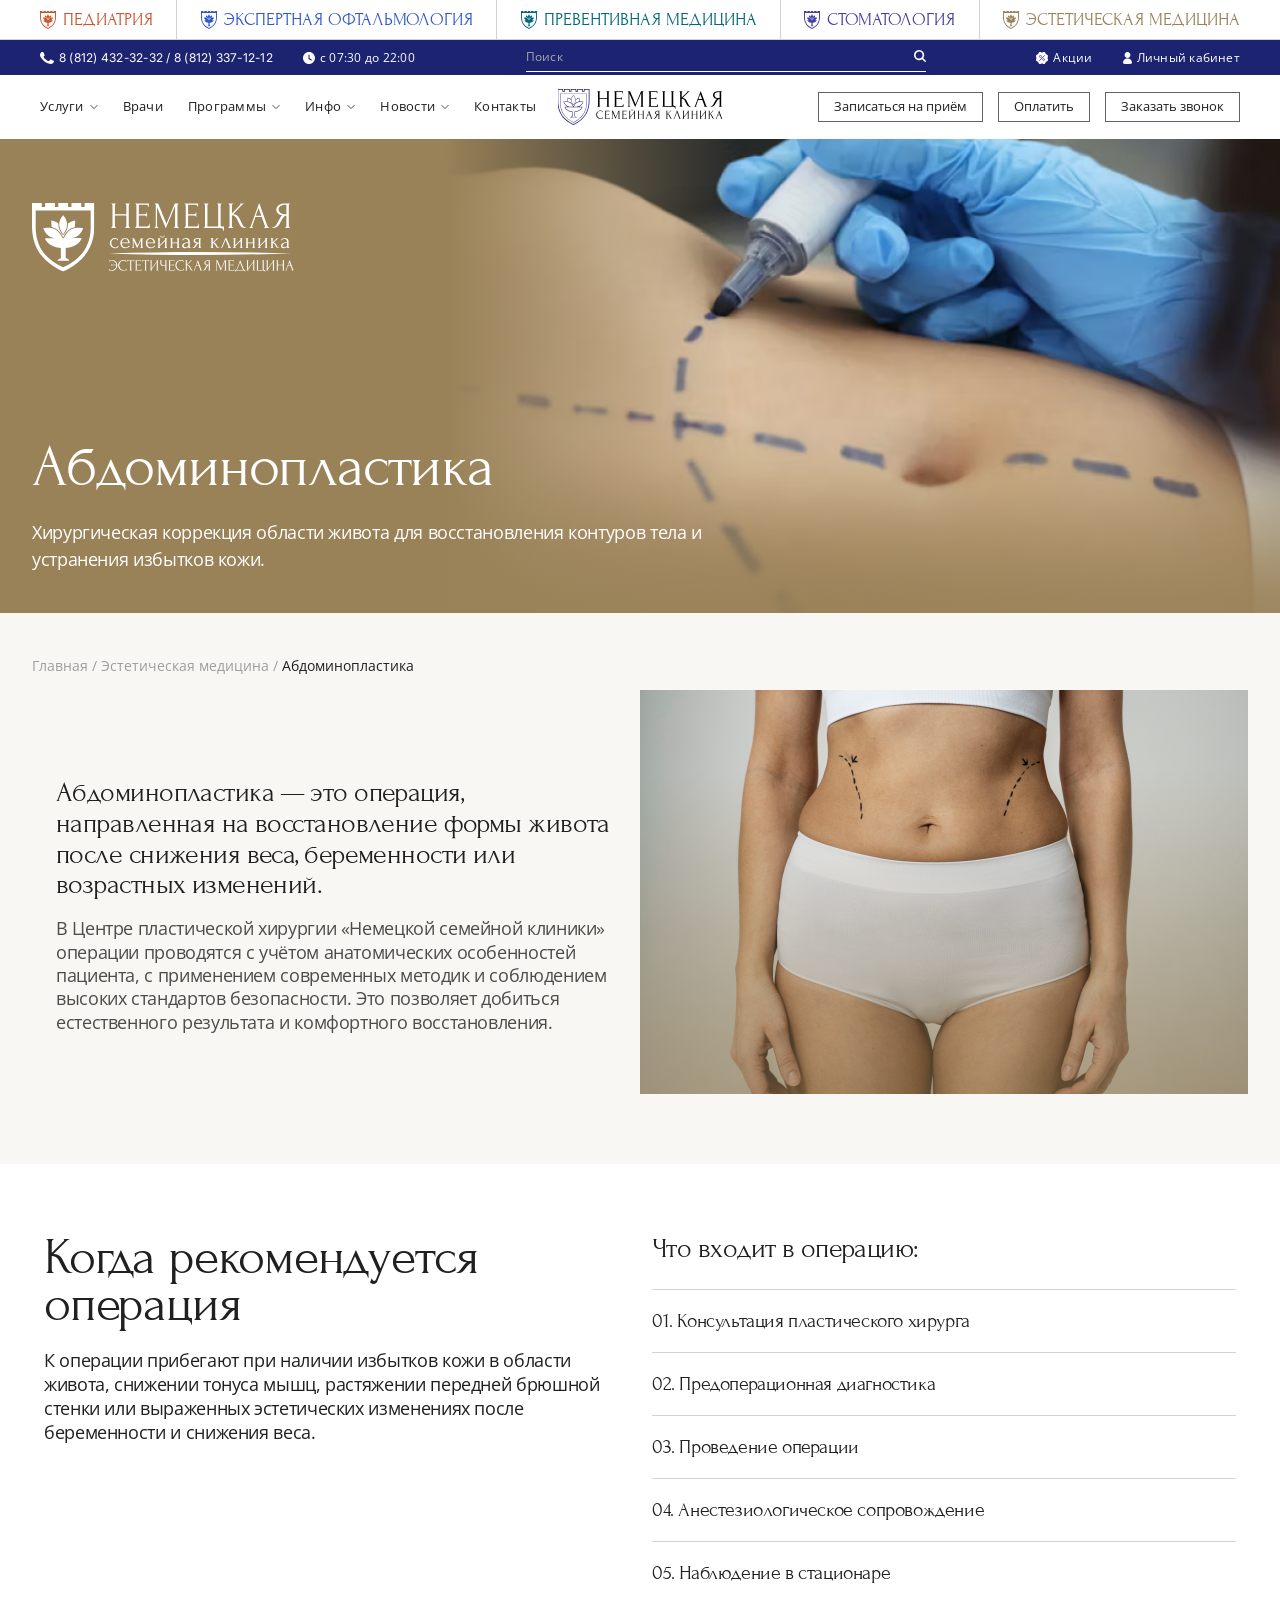
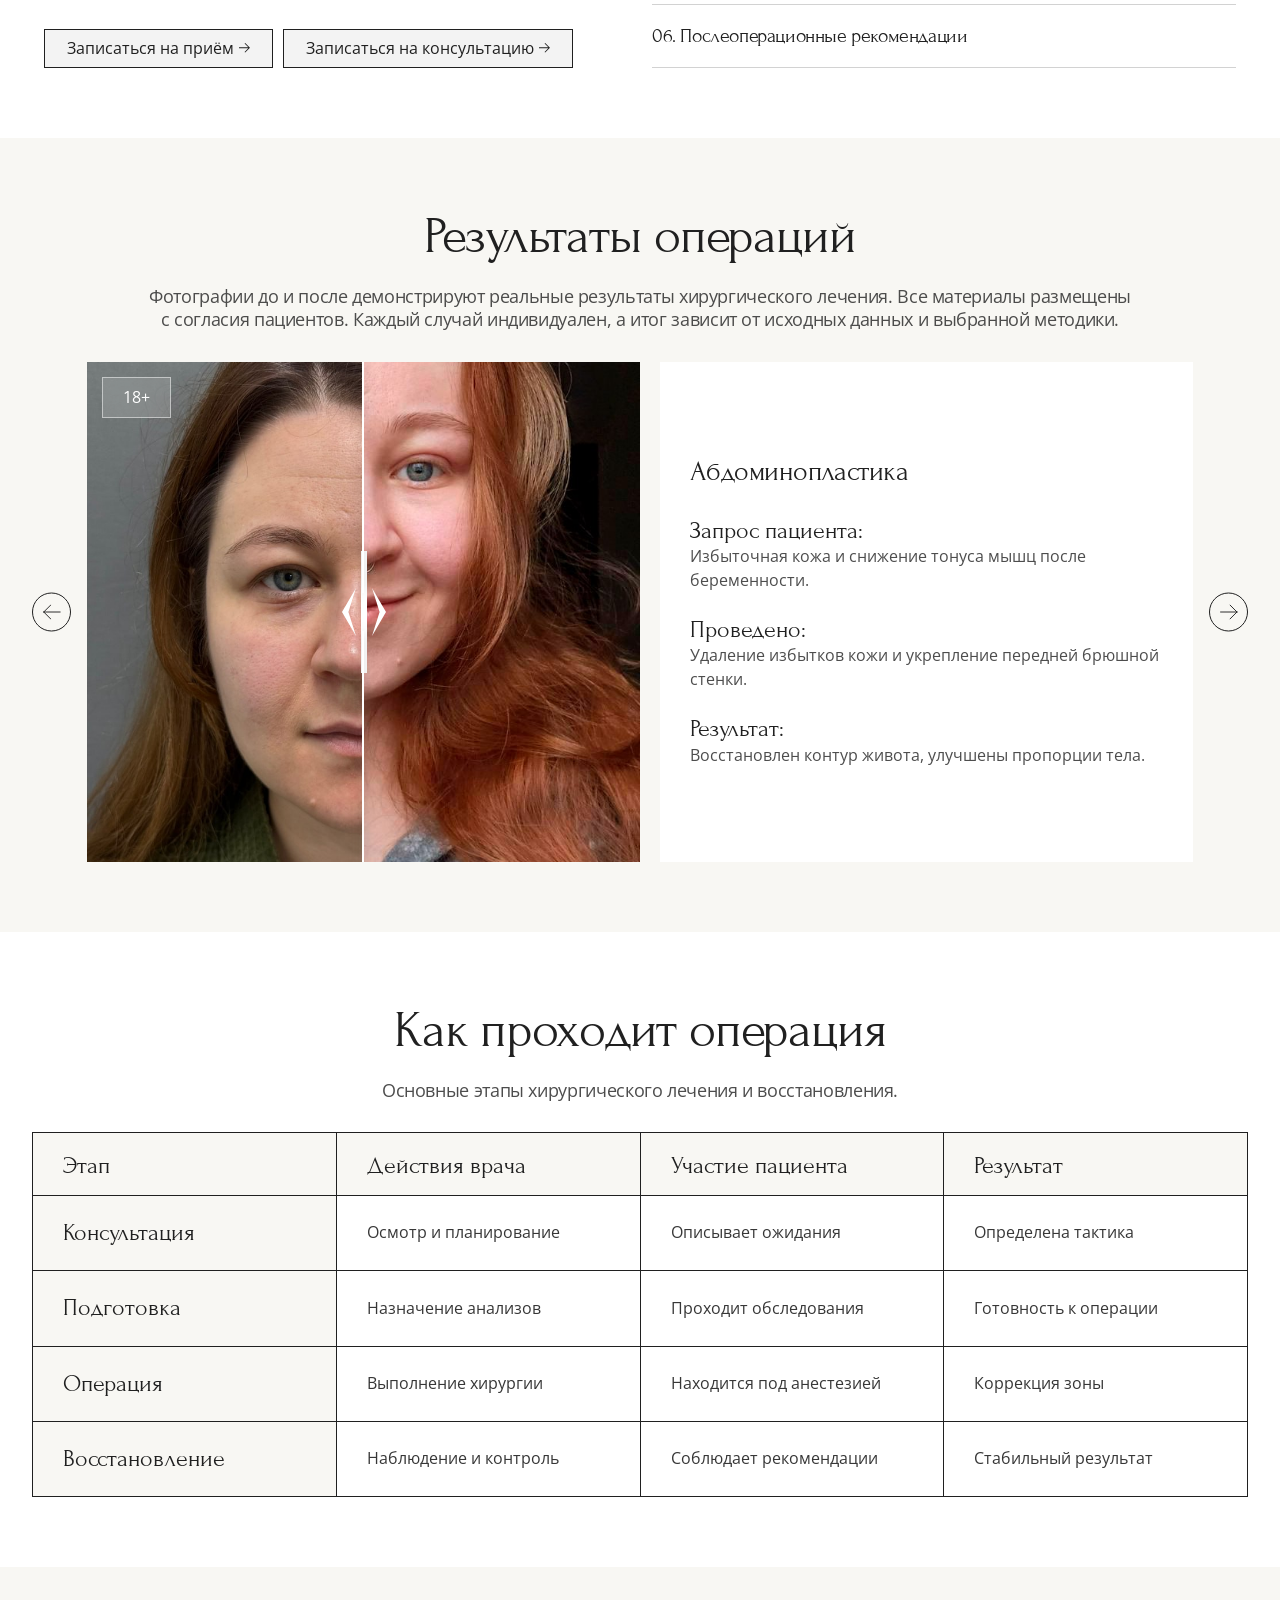
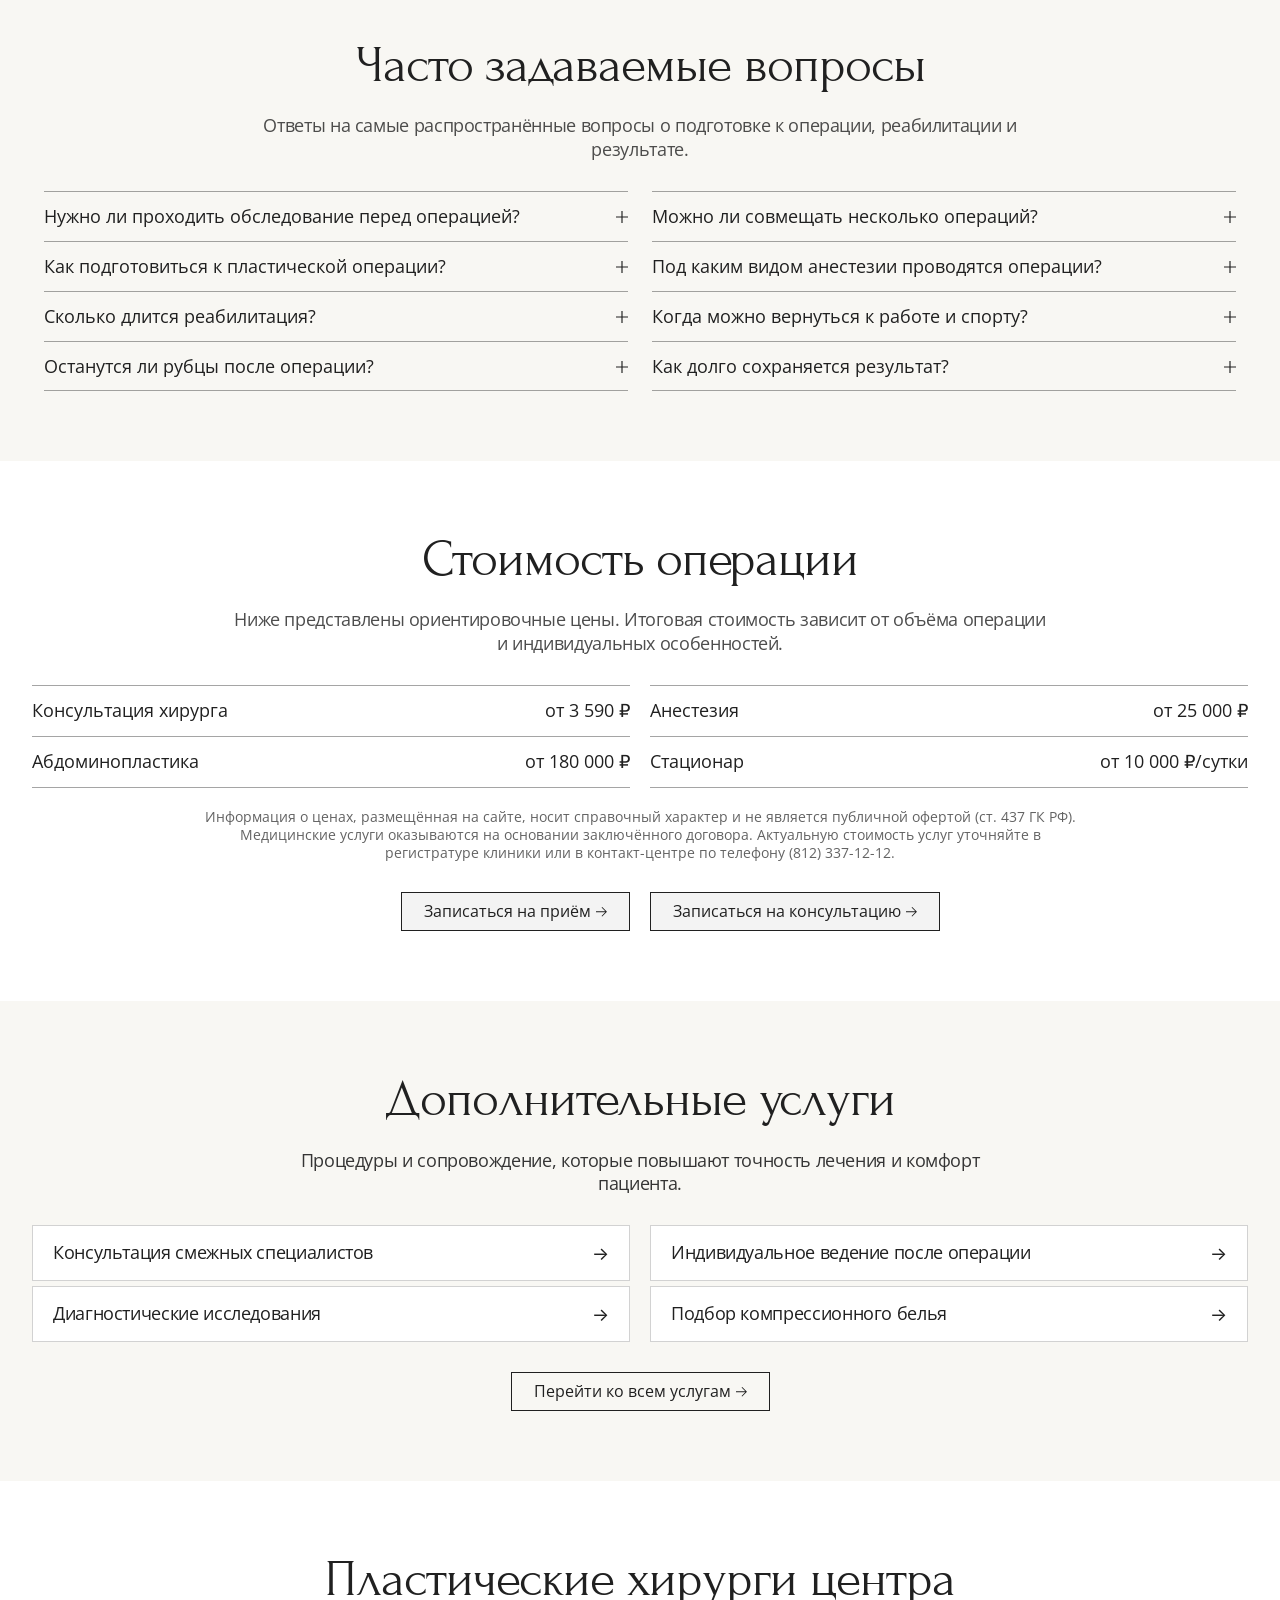
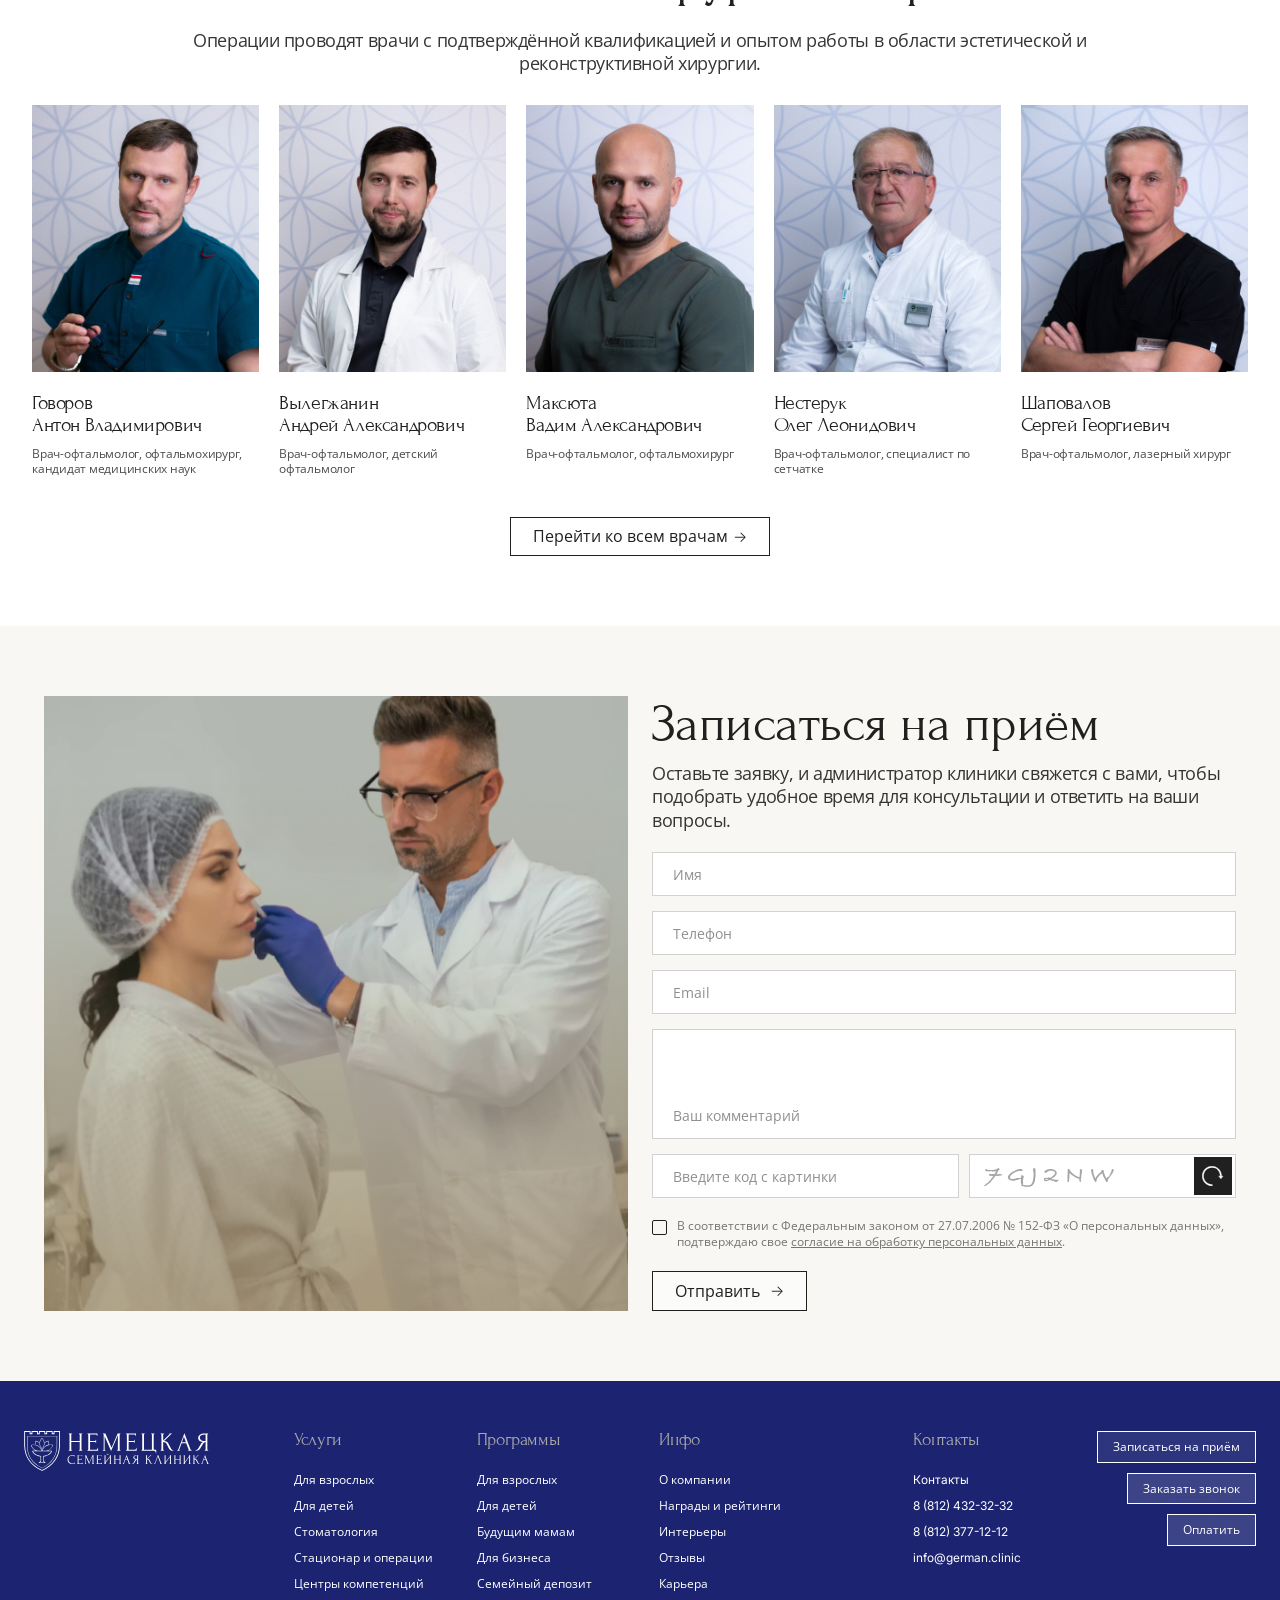
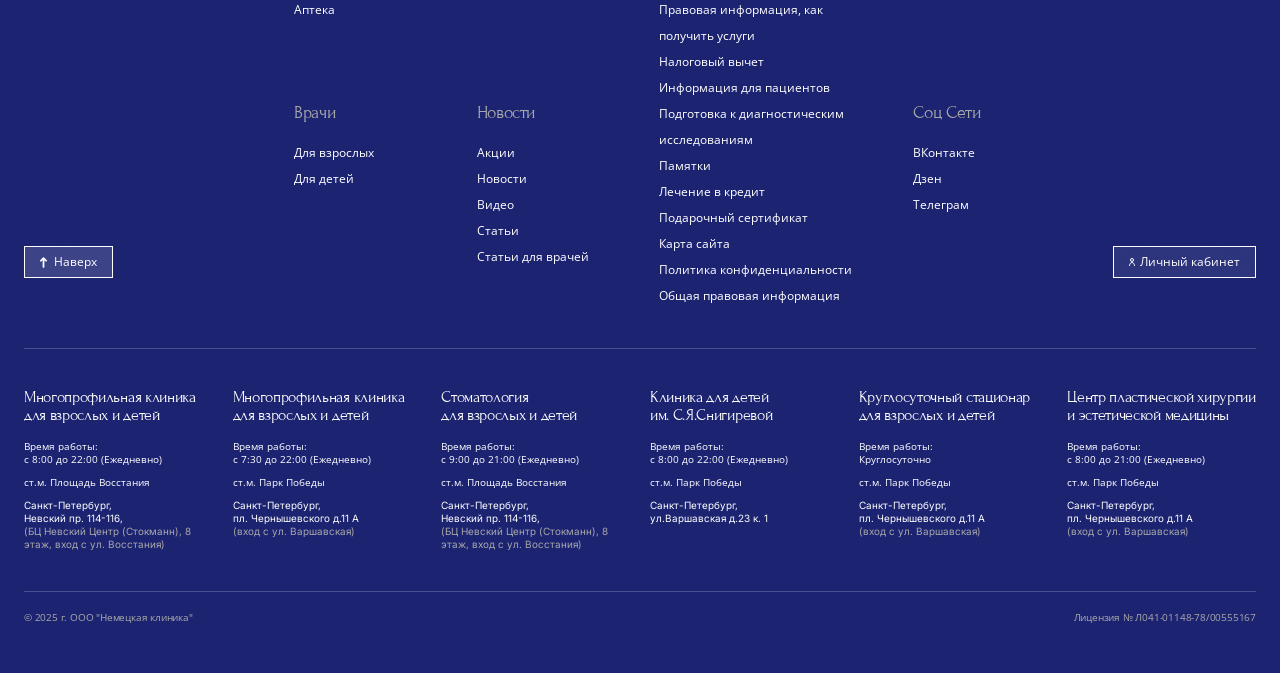
==== commit cbed50a2: "update" ====
--- a/abdominoplasty.html
+++ b/abdominoplasty.html
@@ -847,11 +847,19 @@
                 <div class="cost-bottom">
                     <a href="#" class="abd-feature__btn">
                         <span>Записаться на приём</span>
-                        <span class="ophthalmology-feature__btn-arrow">→</span>
+                        <svg width="11" height="10" viewBox="0 0 11 10" fill="none" xmlns="http://www.w3.org/2000/svg">
+                            <path
+                                d="M6.18963 9.54541L5.56108 8.92218L9.26847 5.22013H-1.11759e-07V4.32524H9.26847L5.56108 0.623179L6.18963 -4.44326e-05L10.9624 4.77268L6.18963 9.54541Z"
+                                fill="#202020" />
+                        </svg>
                     </a>
                     <a href="#" class="abd-feature__btn">
                         <span>Записаться на консультацию</span>
-                        <span class="ophthalmology-feature__btn-arrow">→</span>
+                        <svg width="11" height="10" viewBox="0 0 11 10" fill="none" xmlns="http://www.w3.org/2000/svg">
+                            <path
+                                d="M6.18963 9.54541L5.56108 8.92218L9.26847 5.22013H-1.11759e-07V4.32524H9.26847L5.56108 0.623179L6.18963 -4.44326e-05L10.9624 4.77268L6.18963 9.54541Z"
+                                fill="#202020" />
+                        </svg>
                     </a>
                 </div>
             </div>
@@ -889,7 +897,11 @@
                 <div class="abd-dir_bottom">
                     <a href="#" class="abd-feature__btn">
                         <span>Перейти ко всем услугам</span>
-                        <span class="ophthalmology-feature__btn-arrow">→</span>
+                        <svg width="11" height="10" viewBox="0 0 11 10" fill="none" xmlns="http://www.w3.org/2000/svg">
+                            <path
+                                d="M6.18963 9.54541L5.56108 8.92218L9.26847 5.22013H-1.11759e-07V4.32524H9.26847L5.56108 0.623179L6.18963 -4.44326e-05L10.9624 4.77268L6.18963 9.54541Z"
+                                fill="#202020" />
+                        </svg>
                     </a>
                 </div>
             </div>
--- a/css/abdominoplasty/style.css
+++ b/css/abdominoplasty/style.css
@@ -106,6 +106,15 @@
     background: linear-gradient(179.72deg, rgba(153, 129, 88, 0) 30.94%, rgba(153, 129, 88, 0.4) 96.32%);
 }
 
+.program-form__captcha-refresh {
+    max-height: 38px;
+    margin-left: -3px;
+}
+
+.program-form__input--textarea:placeholder-shown {
+    padding-top: 78px;
+}
+
 @media screen and (min-width:991px) {
     .form-row_abd {
         align-items: stretch;
@@ -190,4 +199,9 @@
     :root {
         --section-padding: 50px 0;
     }
+
+    .program-form__captcha-refresh {
+        max-height: 26px;
+        max-width: 26px;
+    }
 }
